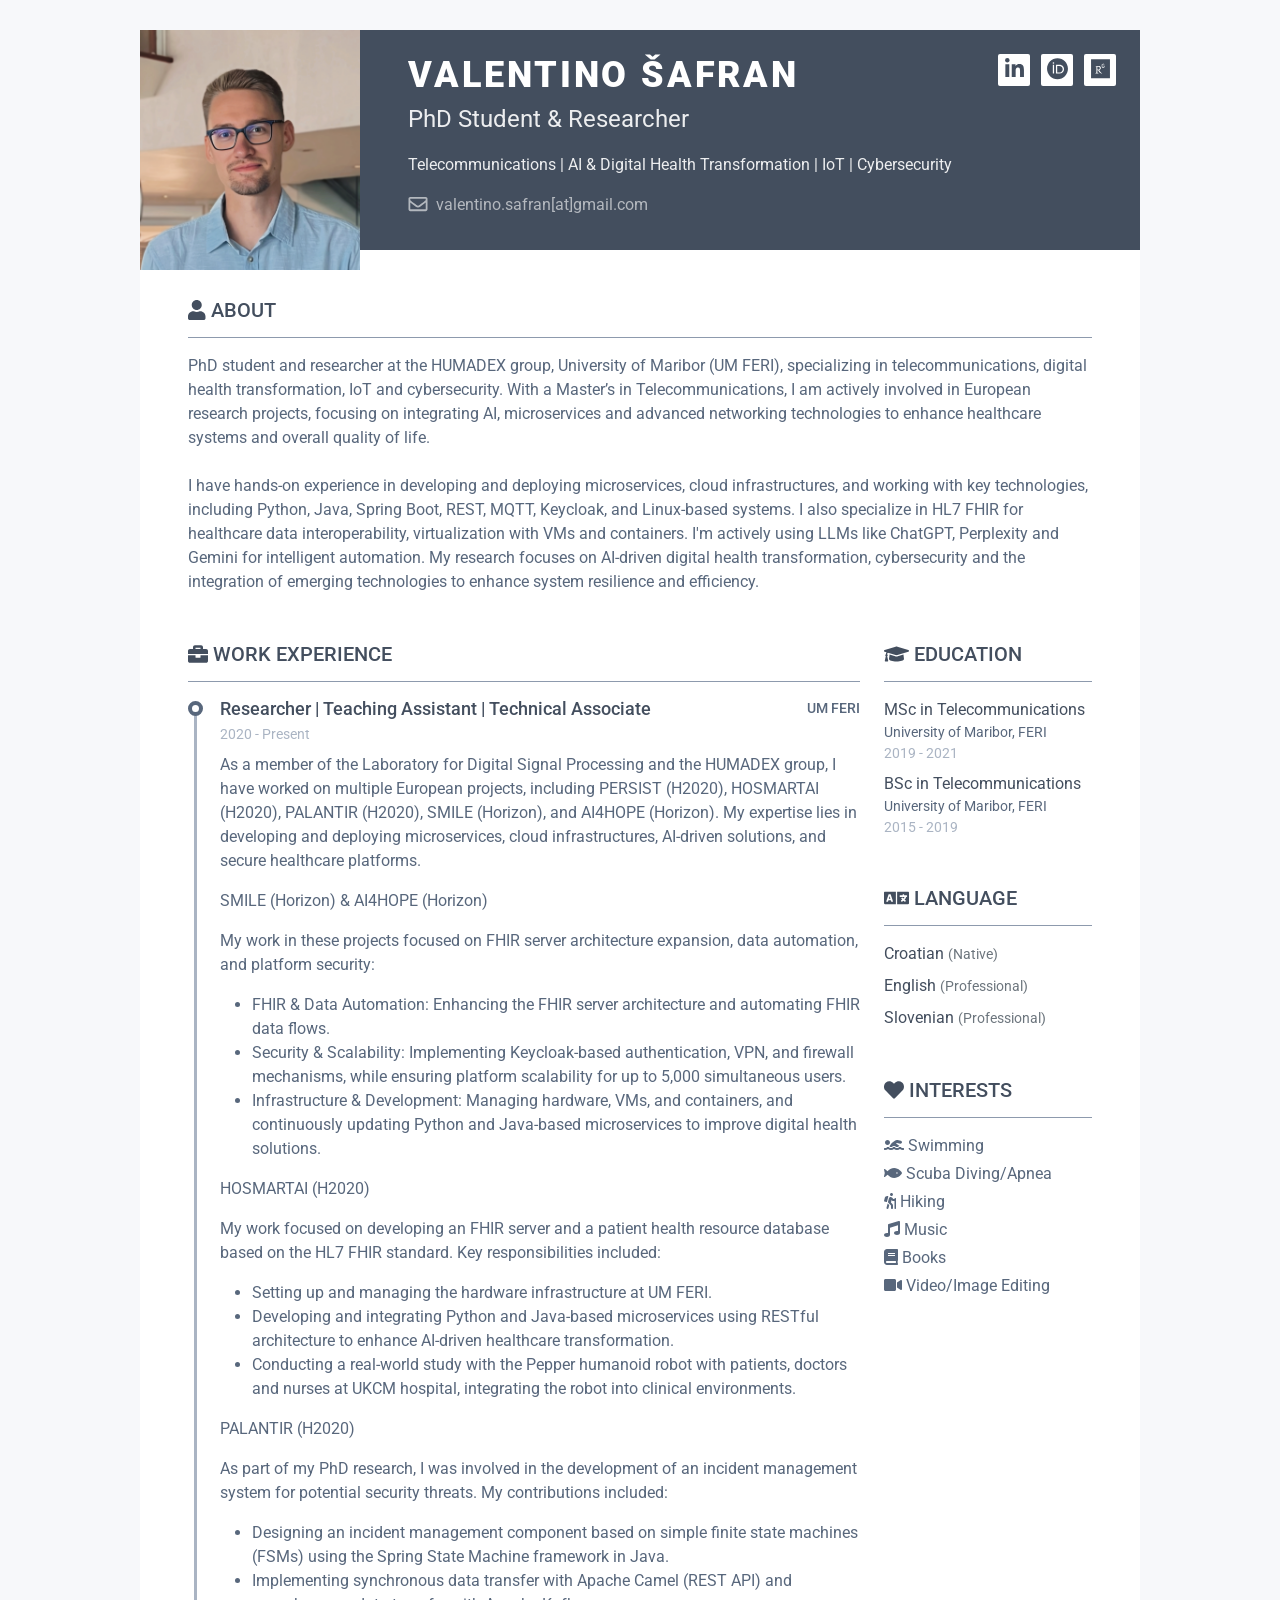
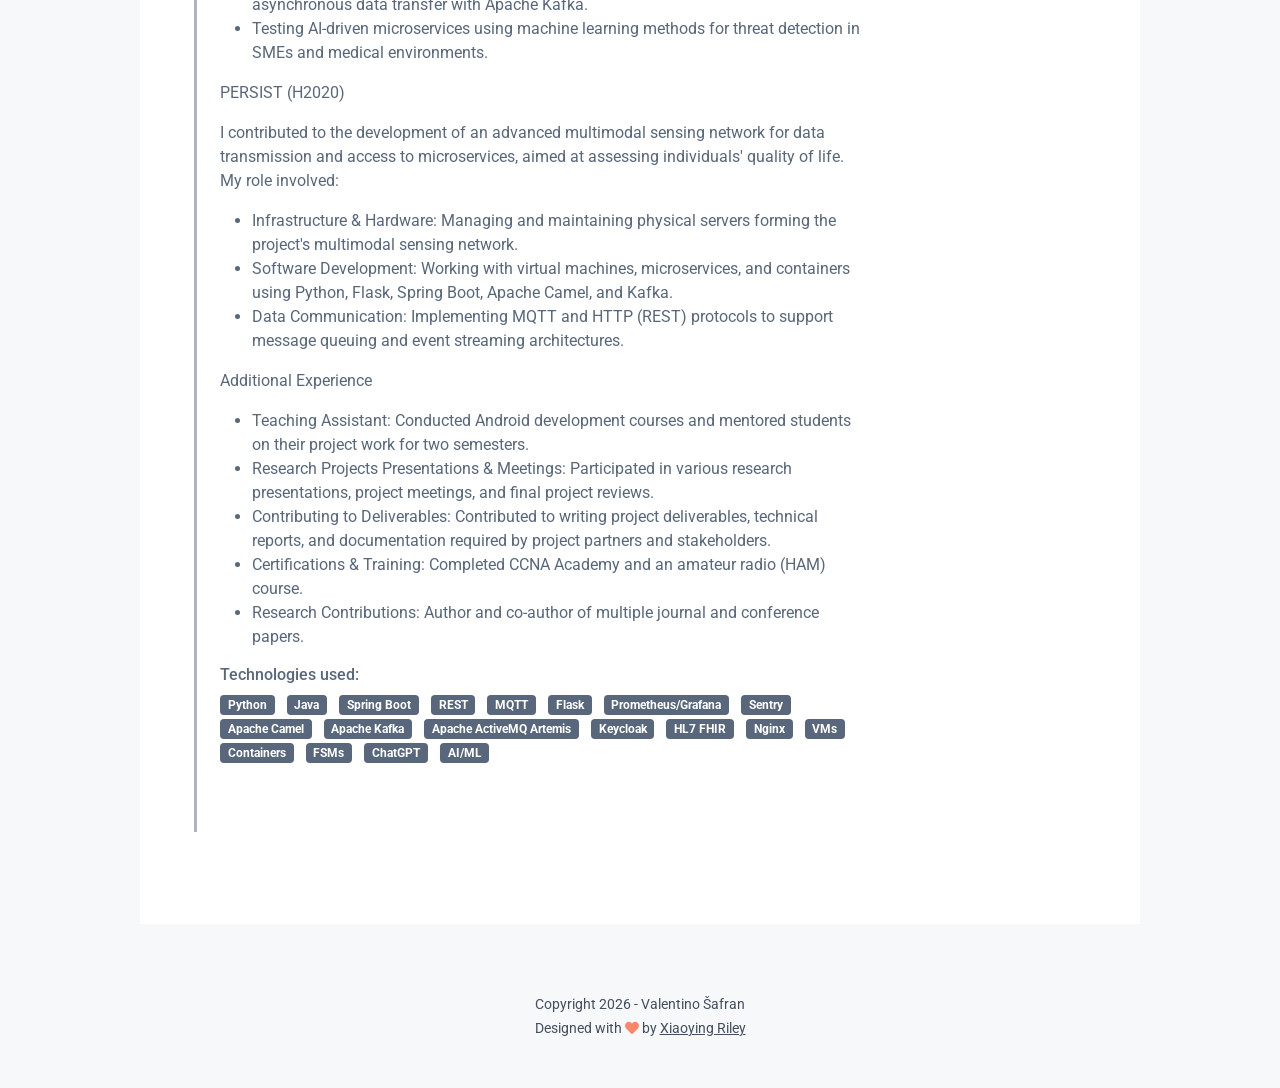
==== index.html @ 78ec5e50 "Update index.html" ====
<!DOCTYPE html>
<html lang="en"> 
<head>
    <title>Valentino Šafran - PhD Student & Researcher</title>
    
    <!-- Meta -->
    <meta charset="utf-8">
    <meta http-equiv="X-UA-Compatible" content="IE=edge">
    <meta name="viewport" content="width=device-width, initial-scale=1.0">
    <meta name="description" content="Resume">
    <meta name="author" content="Valentino Šafran, based on Xiaoying Riley Design">    
    <link rel="shortcut icon" href="favicon.ico"> 
    
    <!-- Google Font -->
    <link href="https://fonts.googleapis.com/css?family=Roboto:300,400,500,700,900&display=swap" rel="stylesheet">
    
    <!-- FontAwesome JS-->
	<script defer src="assets/fontawesome/js/all.min.js"></script>
       
    <!-- Theme CSS -->  
    <link id="theme-style" rel="stylesheet" href="assets/css/pillar-1.css">


</head> 

<body>	

    <article class="resume-wrapper text-center position-relative">
	    <div class="resume-wrapper-inner mx-auto text-start bg-white">
		    <header class="resume-header pt-4 pt-md-0">
			    <div class="row">
				    <div class="col-block col-md-auto resume-picture-holder text-center text-md-start">
				        <img class="picture" src="assets/images/profile_image_valentino.jpg" alt="Valentino" loading="lazy">
				    </div><!--//col-->
				    <div class="col">
					    <div class="row p-4 justify-content-center justify-content-md-between">
						    <div class="col-block col-md-auto resume-picture-holder text-center text-md-start">
							    <h1 class="name mt-0 mb-1 text-white text-uppercase">Valentino Šafran</h1>
							    <div class="title mb-3">PhD Student & Researcher</div>
								<ul class="list-unstyled">
								    <li class="mb-2">Telecommunications | AI & Digital Health Transformation | IoT | Cybersecurity</li>
							    </ul>
							    <ul class="list-unstyled">
								    <li class="mb-2">
        <a class="text-link" href="mailto:valentino.safran@gmail.com">
            <i class="far fa-envelope fa-fw me-2" data-fa-transform="grow-3"></i>valentino.safran[at]gmail.com
        </a>
    </li>

							    </ul>
						    </div><!--//primary-info-->
						    <div class="col-block col-md-auto resume-picture-holder text-center text-md-start">
							    <ul class="resume-social list-unstyled">
					                <li class="mb-3 list-inline-item"><a class="text-link" href="https://linkedin.com/in/valentino-safran" target="_blank"><span class="fa-container text-center"><i class="fab fa-linkedin-in fa-fw"></i></span></a></li>
					                <li class="mb-3 list-inline-item"><a class="text-link" href="https://cris.cobiss.net/ecris/si/en/researcher/51746" target="_blank"><span class="fa-container text-center"><i class="fab fa-orcid fa-fw"></i></span></a></li>
									<li class="mb-3 list-inline-item">
									  <a class="text-link" href="https://www.researchgate.net/profile/Valentino-Safran" target="_blank">
										<span class="fa-container text-center">
										  <i class="fab fa-researchgate fa-fw"></i>
										</span>
									  </a>
									</li>
							    </ul>
						    </div><!--//secondary-info-->
					    </div><!--//row-->
					    
				    </div><!--//col-->
			    </div><!--//row-->
		    </header>
		    <div class="resume-body p-5">
			    <section class="resume-section summary-section mb-5">
				    <h2 class="resume-section-title text-uppercase font-weight-bold pb-3 mb-3"><i class="fas fa-user"></i> About</h2>
				    <div class="resume-section-content">
					   <p class="mb-0">PhD student and researcher at the HUMADEX group, University of Maribor (UM FERI), specializing in telecommunications, digital health transformation, IoT and cybersecurity. With a Master’s in Telecommunications, I am actively involved in European research projects, focusing on integrating AI, microservices and advanced networking technologies to enhance healthcare systems and overall quality of life.
					   
					   <br><br>I have hands-on experience in developing and deploying microservices, cloud infrastructures, and working with key technologies, including Python, Java, Spring Boot, REST, MQTT, Keycloak, and Linux-based systems. I also specialize in HL7 FHIR for healthcare data interoperability, virtualization with VMs and containers. I'm actively using LLMs like ChatGPT, Perplexity and Gemini for intelligent automation. My research focuses on AI-driven digital health transformation, cybersecurity and the integration of emerging technologies to enhance system resilience and efficiency.</p>
				    </div>
			    </section><!--//summary-section-->
			    <div class="row">
				    <div class="col-lg-9">
					    <section class="resume-section experience-section mb-5">
						    <h2 class="resume-section-title text-uppercase font-weight-bold pb-3 mb-3"><i class="fas fa-briefcase"></i> Work Experience</h2>
						    <div class="resume-section-content">
							    <div class="resume-timeline position-relative">
								    <article class="resume-timeline-item position-relative pb-5">
									    
									    <div class="resume-timeline-item-header mb-2">
										    <div class="d-flex flex-column flex-md-row">
										        <h3 class="resume-position-title font-weight-bold mb-1">Researcher | Teaching Assistant | Technical Associate</h3>
										        <div class="resume-company-name ms-auto">UM FERI</div>
										    </div><!--//row-->
										    <div class="resume-position-time">2020 - Present</div>
									    </div><!--//resume-timeline-item-header-->
									    <div class="resume-timeline-item-desc">
										    <p>As a member of the Laboratory for Digital Signal Processing and the HUMADEX group, I have worked on multiple European projects, including 
    PERSIST (H2020), HOSMARTAI (H2020), PALANTIR (H2020), SMILE (Horizon), and AI4HOPE (Horizon). 
    My expertise lies in developing and deploying microservices, cloud infrastructures, AI-driven solutions, and secure healthcare platforms.
</p>

<p>SMILE (Horizon) & AI4HOPE (Horizon)</p>
<p>My work in these projects focused on FHIR server architecture expansion, data automation, and platform security:</p>
<ul>
    <li>FHIR & Data Automation: Enhancing the FHIR server architecture and automating FHIR data flows.</li>
    <li>Security & Scalability: Implementing Keycloak-based authentication, VPN, and firewall mechanisms, while ensuring platform scalability for up to 5,000 simultaneous users.</li>
    <li>Infrastructure & Development: Managing hardware, VMs, and containers, and continuously updating Python and Java-based microservices to improve digital health solutions.</li>
</ul>

<p>HOSMARTAI (H2020)</p>
<p>My work focused on developing an FHIR server and a patient health resource database based on the HL7 FHIR standard. Key responsibilities included:</p>
<ul>
    <li>Setting up and managing the hardware infrastructure at UM FERI.</li>
    <li>Developing and integrating Python and Java-based microservices using RESTful architecture to enhance AI-driven healthcare transformation.</li>
    <li>Conducting a real-world study with the Pepper humanoid robot with patients, doctors and nurses at UKCM hospital, integrating the robot into clinical environments.</li>
</ul>

<p>PALANTIR (H2020)</p>
<p>As part of my PhD research, I was involved in the development of an incident management system for potential security threats. My contributions included:</p>
<ul>
    <li>Designing an incident management component based on simple finite state machines (FSMs) using the Spring State Machine framework in Java.</li>
    <li>Implementing synchronous data transfer with Apache Camel (REST API) and asynchronous data transfer with Apache Kafka.</li>
    <li>Testing AI-driven microservices using machine learning methods for threat detection in SMEs and medical environments.</li>
</ul>

<p>PERSIST (H2020)</p>
<p>I contributed to the development of an advanced multimodal sensing network for data transmission and access to microservices, aimed at assessing individuals' quality of life. My role involved:</p>
<ul>
    <li>Infrastructure & Hardware: Managing and maintaining physical servers forming the project's multimodal sensing network.</li>
    <li>Software Development: Working with virtual machines, microservices, and containers using Python, Flask, Spring Boot, Apache Camel, and Kafka.</li>
    <li>Data Communication: Implementing MQTT and HTTP (REST) protocols to support message queuing and event streaming architectures.</li>
</ul>

<p>Additional Experience</p>
<ul>
    <li>Teaching Assistant: Conducted Android development courses and mentored students on their project work for two semesters.</li>
    <li>Research Projects Presentations & Meetings: Participated in various research presentations, project meetings, and final project reviews.</li>
    <li>Contributing to Deliverables: Contributed to writing project deliverables, technical reports, and documentation required by project partners and stakeholders.</li>
    <li>Certifications & Training: Completed CCNA Academy and an amateur radio (HAM) course.</li>
    <li>Research Contributions: Author and co-author of multiple journal and conference papers.</li>
</ul>

											<h4 class="resume-timeline-item-desc-heading font-weight-bold">Technologies used:</h4>
										    <ul class="list-inline">
												<li class="list-inline-item"><span class="badge bg-secondary badge-pill">Python</span></li>
												<li class="list-inline-item"><span class="badge bg-secondary badge-pill">Java</span></li>
											    <li class="list-inline-item"><span class="badge bg-secondary badge-pill">Spring Boot</span></li>
											    <li class="list-inline-item"><span class="badge bg-secondary badge-pill">REST</span></li>
												<li class="list-inline-item"><span class="badge bg-secondary badge-pill">MQTT</span></li>
												<li class="list-inline-item"><span class="badge bg-secondary badge-pill">Flask</span></li>
												<li class="list-inline-item"><span class="badge bg-secondary badge-pill">Prometheus/Grafana</span></li>
												<li class="list-inline-item"><span class="badge bg-secondary badge-pill">Sentry</span></li>
											    <li class="list-inline-item"><span class="badge bg-secondary badge-pill">Apache Camel</span></li>
											    <li class="list-inline-item"><span class="badge bg-secondary badge-pill">Apache Kafka</span></li>
											    <li class="list-inline-item"><span class="badge bg-secondary badge-pill">Apache ActiveMQ Artemis</span></li>
												<li class="list-inline-item"><span class="badge bg-secondary badge-pill">Keycloak</span></li>
												<li class="list-inline-item"><span class="badge bg-secondary badge-pill">HL7 FHIR</span></li>
												<li class="list-inline-item"><span class="badge bg-secondary badge-pill">Nginx</span></li>
												<li class="list-inline-item"><span class="badge bg-secondary badge-pill">VMs</span></li>
												<li class="list-inline-item"><span class="badge bg-secondary badge-pill">Containers</span></li>
												<li class="list-inline-item"><span class="badge bg-secondary badge-pill">FSMs</span></li>
												<li class="list-inline-item"><span class="badge bg-secondary badge-pill">ChatGPT</span></li>
												<li class="list-inline-item"><span class="badge bg-secondary badge-pill">AI/ML</span></li>
										    </ul>
									    </div><!--//resume-timeline-item-desc-->

								    </article><!--//resume-timeline-item-->
								    
								    
								    
								    
								    
							    </div><!--//resume-timeline-->
							    
							    
							    
							    
							    
							    
						    </div>
					    </section><!--//experience-section-->
				    </div>
				    <div class="col-lg-3">
    <!-- Education Section -->
    <section class="resume-section education-section mb-5">
        <h2 class="resume-section-title text-uppercase font-weight-bold pb-3 mb-3">
            <i class="fas fa-graduation-cap"></i> Education
        </h2>
        <div class="resume-section-content">
            <ul class="list-unstyled">
                <li class="mb-2">
                    <div class="resume-degree font-weight-bold">MSc in Telecommunications</div>
                    <div class="resume-degree-org">University of Maribor, FERI</div>
                    <div class="resume-degree-time">2019 - 2021</div>
                </li>
                <li>
                    <div class="resume-degree font-weight-bold">BSc in Telecommunications</div>
                    <div class="resume-degree-org">University of Maribor, FERI</div>
                    <div class="resume-degree-time">2015 - 2019</div>
                </li>
            </ul>
        </div>
    </section><!--//education-section-->

    <!-- Language Section -->
    <section class="resume-section language-section mb-5">
        <h2 class="resume-section-title text-uppercase font-weight-bold pb-3 mb-3">
            <i class="fas fa-language"></i> Language
        </h2>
        <div class="resume-section-content">
            <ul class="list-unstyled resume-lang-list">
                <li class="mb-2"><span class="resume-lang-name font-weight-bold">Croatian</span> <small class="text-muted font-weight-normal">(Native)</small></li>
                <li class="mb-2 align-middle"><span class="resume-lang-name font-weight-bold">English</span> <small class="text-muted font-weight-normal">(Professional)</small></li>
                <li><span class="resume-lang-name font-weight-bold">Slovenian</span> <small class="text-muted font-weight-normal">(Professional)</small></li>
            </ul>
        </div>
    </section><!--//language-section-->

    <!-- Interests Section -->
    <section class="resume-section interests-section mb-5">
        <h2 class="resume-section-title text-uppercase font-weight-bold pb-3 mb-3">
            <i class="fas fa-heart"></i> Interests
        </h2>
        <div class="resume-section-content">
            <ul class="list-unstyled">
                <li class="mb-1"><i class="fas fa-swimmer"></i> Swimming</li>
				<li class="mb-1"><i class="fas fa-fish"></i> Scuba Diving/Apnea</li>
                <li class="mb-1"><i class="fas fa-hiking"></i> Hiking</li>
                <li class="mb-1"><i class="fas fa-music"></i> Music</li>
                <li class="mb-1"><i class="fas fa-book"></i> Books</li>
                <li class="mb-1"><i class="fas fa-video"></i> Video/Image Editing</li>
            </ul>
        </div>
    </section><!--//interests-section-->
</div>

			    </div><!--//row-->
		    </div><!--//resume-body-->
		    
		    
	    </div>
    </article> 

    
    <footer class="footer text-center pt-2 pb-5">
        <small class="copyright">Copyright <script>document.write(new Date().getFullYear())</script> - Valentino Šafran <br>Designed with <i class="fas fa-heart"></i> by <a href="https://xiaoyingriley.com/" target="_blank">Xiaoying Riley</a></small>
    </footer>

    

</body>
</html>
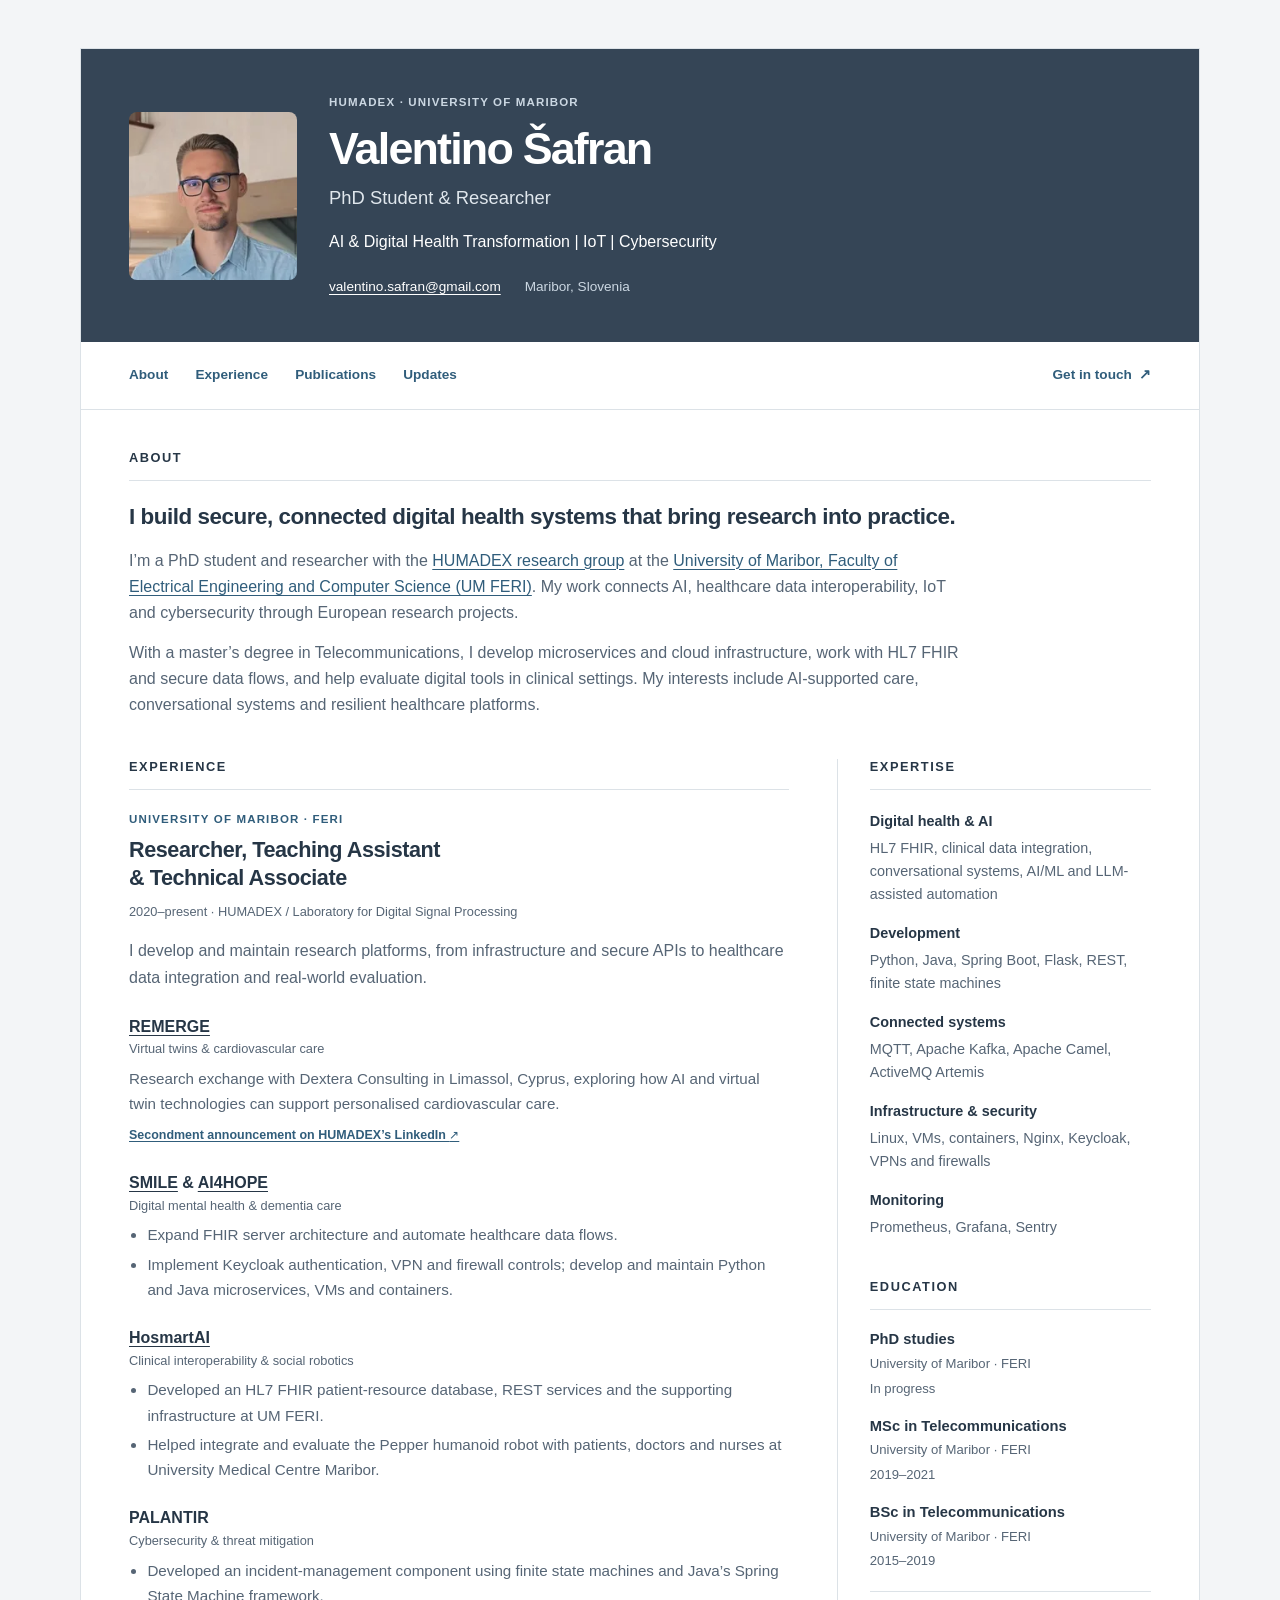
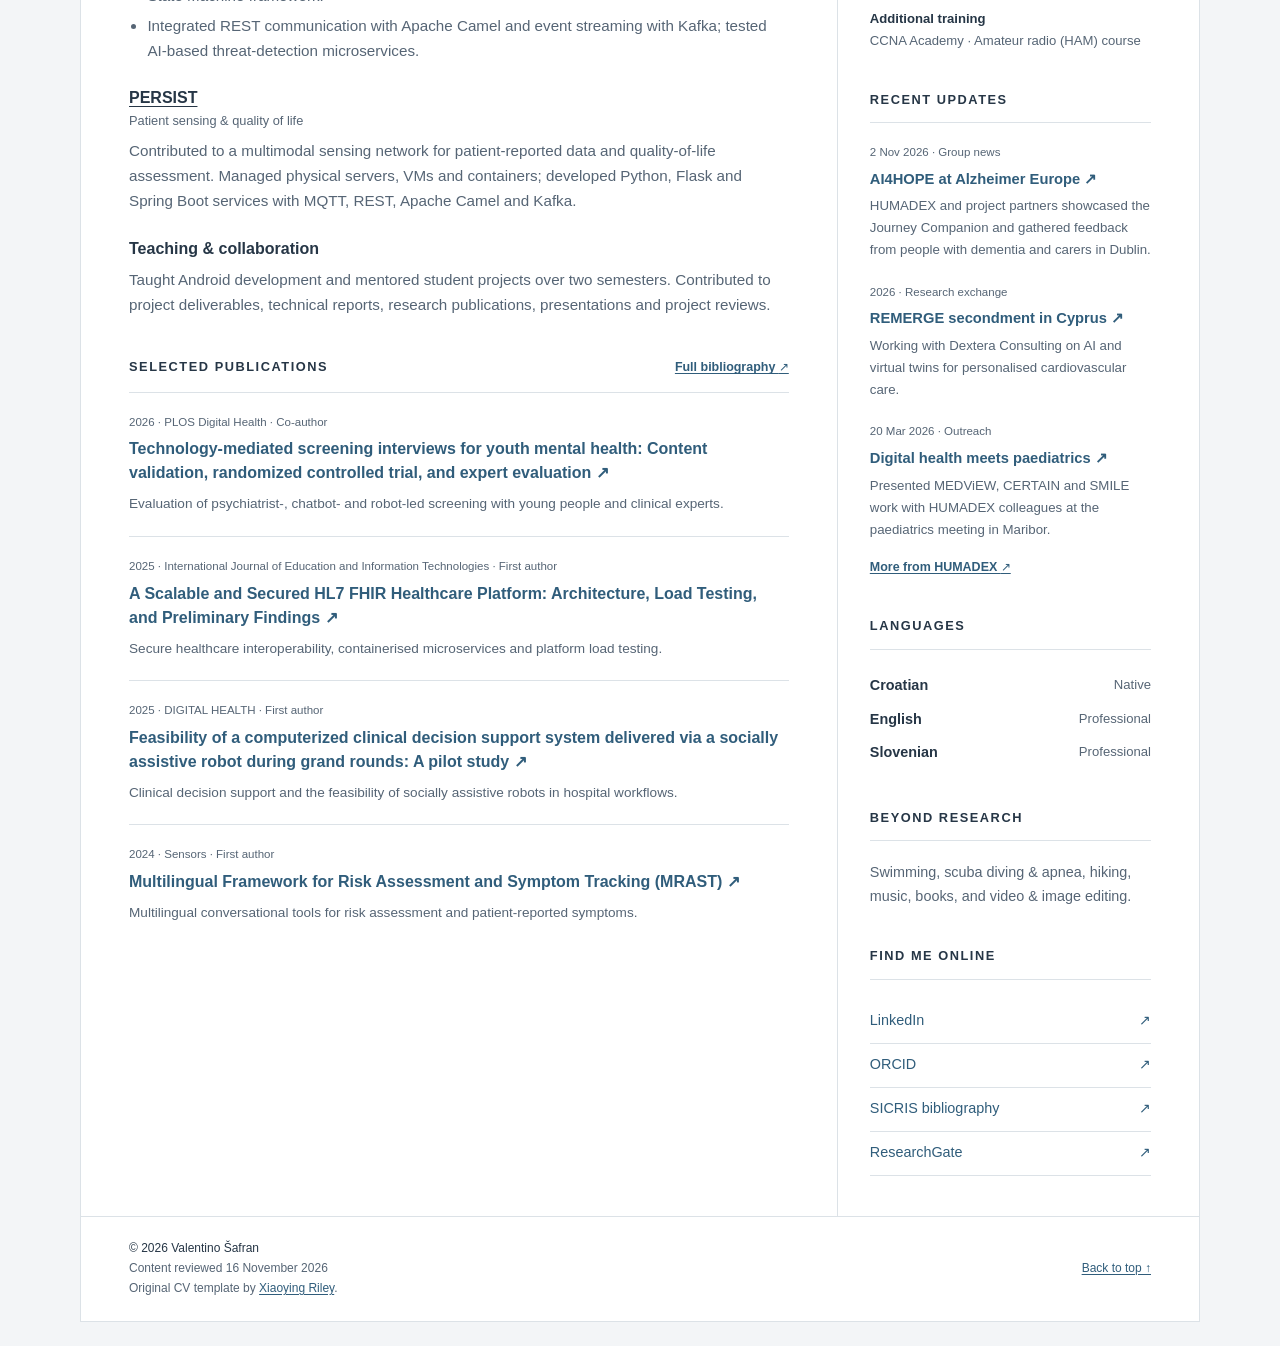
==== commit d8af00ee: "Refresh personal CV design, performance, and verified research updates" ====
--- a/index.html
+++ b/index.html
@@ -1,251 +1,225 @@
-<!DOCTYPE html>
-<html lang="en"> 
+<!doctype html>
+<html lang="en">
 <head>
-    <title>Valentino Šafran - PhD Student & Researcher</title>
-    
-    <!-- Meta -->
-    <meta charset="utf-8">
-    <meta http-equiv="X-UA-Compatible" content="IE=edge">
-    <meta name="viewport" content="width=device-width, initial-scale=1.0">
-    <meta name="description" content="Resume">
-    <meta name="author" content="Valentino Šafran, based on Xiaoying Riley Design">    
-    <link rel="shortcut icon" href="favicon.ico"> 
-    
-    <!-- Google Font -->
-    <link href="https://fonts.googleapis.com/css?family=Roboto:300,400,500,700,900&display=swap" rel="stylesheet">
-    
-    <!-- FontAwesome JS-->
-	<script defer src="assets/fontawesome/js/all.min.js"></script>
-       
-    <!-- Theme CSS -->  
-    <link id="theme-style" rel="stylesheet" href="assets/css/pillar-1.css">
-
-
-</head> 
-
-<body>	
-
-    <article class="resume-wrapper text-center position-relative">
-	    <div class="resume-wrapper-inner mx-auto text-start bg-white">
-		    <header class="resume-header pt-4 pt-md-0">
-			    <div class="row">
-				    <div class="col-block col-md-auto resume-picture-holder text-center text-md-start">
-				        <img class="picture" src="assets/images/profile_image_valentino.jpg" alt="Valentino" loading="lazy">
-				    </div><!--//col-->
-				    <div class="col">
-					    <div class="row p-4 justify-content-center justify-content-md-between">
-						    <div class="col-block col-md-auto resume-picture-holder text-center text-md-start">
-							    <h1 class="name mt-0 mb-1 text-white text-uppercase">Valentino Šafran</h1>
-							    <div class="title mb-3">PhD Student & Researcher</div>
-								<ul class="list-unstyled">
-								    <li class="mb-2">Telecommunications | AI & Digital Health Transformation | IoT | Cybersecurity</li>
-							    </ul>
-							    <ul class="list-unstyled">
-								    <li class="mb-2">
-        <a class="text-link" href="mailto:valentino.safran@gmail.com">
-            <i class="far fa-envelope fa-fw me-2" data-fa-transform="grow-3"></i>valentino.safran[at]gmail.com
-        </a>
-    </li>
-
-							    </ul>
-						    </div><!--//primary-info-->
-						    <div class="col-block col-md-auto resume-picture-holder text-center text-md-start">
-							    <ul class="resume-social list-unstyled">
-					                <li class="mb-3 list-inline-item"><a class="text-link" href="https://linkedin.com/in/valentino-safran" target="_blank"><span class="fa-container text-center"><i class="fab fa-linkedin-in fa-fw"></i></span></a></li>
-					                <li class="mb-3 list-inline-item"><a class="text-link" href="https://cris.cobiss.net/ecris/si/en/researcher/51746" target="_blank"><span class="fa-container text-center"><i class="fab fa-orcid fa-fw"></i></span></a></li>
-									<li class="mb-3 list-inline-item">
-									  <a class="text-link" href="https://www.researchgate.net/profile/Valentino-Safran" target="_blank">
-										<span class="fa-container text-center">
-										  <i class="fab fa-researchgate fa-fw"></i>
-										</span>
-									  </a>
-									</li>
-							    </ul>
-						    </div><!--//secondary-info-->
-					    </div><!--//row-->
-					    
-				    </div><!--//col-->
-			    </div><!--//row-->
-		    </header>
-		    <div class="resume-body p-5">
-			    <section class="resume-section summary-section mb-5">
-				    <h2 class="resume-section-title text-uppercase font-weight-bold pb-3 mb-3"><i class="fas fa-user"></i> About</h2>
-				    <div class="resume-section-content">
-					   <p class="mb-0">PhD student and researcher at the HUMADEX group, University of Maribor (UM FERI), specializing in telecommunications, digital health transformation, IoT and cybersecurity. With a Master’s in Telecommunications, I am actively involved in European research projects, focusing on integrating AI, microservices and advanced networking technologies to enhance healthcare systems and overall quality of life.
-					   
-					   <br><br>I have hands-on experience in developing and deploying microservices, cloud infrastructures, and working with key technologies, including Python, Java, Spring Boot, REST, MQTT, Keycloak, and Linux-based systems. I also specialize in HL7 FHIR for healthcare data interoperability, virtualization with VMs and containers. I'm actively using LLMs like ChatGPT, Perplexity and Gemini for intelligent automation. My research focuses on AI-driven digital health transformation, cybersecurity and the integration of emerging technologies to enhance system resilience and efficiency.</p>
-				    </div>
-			    </section><!--//summary-section-->
-			    <div class="row">
-				    <div class="col-lg-9">
-					    <section class="resume-section experience-section mb-5">
-						    <h2 class="resume-section-title text-uppercase font-weight-bold pb-3 mb-3"><i class="fas fa-briefcase"></i> Work Experience</h2>
-						    <div class="resume-section-content">
-							    <div class="resume-timeline position-relative">
-								    <article class="resume-timeline-item position-relative pb-5">
-									    
-									    <div class="resume-timeline-item-header mb-2">
-										    <div class="d-flex flex-column flex-md-row">
-										        <h3 class="resume-position-title font-weight-bold mb-1">Researcher | Teaching Assistant | Technical Associate</h3>
-										        <div class="resume-company-name ms-auto">UM FERI</div>
-										    </div><!--//row-->
-										    <div class="resume-position-time">2020 - Present</div>
-									    </div><!--//resume-timeline-item-header-->
-									    <div class="resume-timeline-item-desc">
-										    <p>As a member of the Laboratory for Digital Signal Processing and the HUMADEX group, I have worked on multiple European projects, including 
-    PERSIST (H2020), HOSMARTAI (H2020), PALANTIR (H2020), SMILE (Horizon), and AI4HOPE (Horizon). 
-    My expertise lies in developing and deploying microservices, cloud infrastructures, AI-driven solutions, and secure healthcare platforms.
-</p>
-
-<p>SMILE (Horizon) & AI4HOPE (Horizon)</p>
-<p>My work in these projects focused on FHIR server architecture expansion, data automation, and platform security:</p>
-<ul>
-    <li>FHIR & Data Automation: Enhancing the FHIR server architecture and automating FHIR data flows.</li>
-    <li>Security & Scalability: Implementing Keycloak-based authentication, VPN, and firewall mechanisms, while ensuring platform scalability for up to 5,000 simultaneous users.</li>
-    <li>Infrastructure & Development: Managing hardware, VMs, and containers, and continuously updating Python and Java-based microservices to improve digital health solutions.</li>
-</ul>
-
-<p>HOSMARTAI (H2020)</p>
-<p>My work focused on developing an FHIR server and a patient health resource database based on the HL7 FHIR standard. Key responsibilities included:</p>
-<ul>
-    <li>Setting up and managing the hardware infrastructure at UM FERI.</li>
-    <li>Developing and integrating Python and Java-based microservices using RESTful architecture to enhance AI-driven healthcare transformation.</li>
-    <li>Conducting a real-world study with the Pepper humanoid robot with patients, doctors and nurses at UKCM hospital, integrating the robot into clinical environments.</li>
-</ul>
-
-<p>PALANTIR (H2020)</p>
-<p>As part of my PhD research, I was involved in the development of an incident management system for potential security threats. My contributions included:</p>
-<ul>
-    <li>Designing an incident management component based on simple finite state machines (FSMs) using the Spring State Machine framework in Java.</li>
-    <li>Implementing synchronous data transfer with Apache Camel (REST API) and asynchronous data transfer with Apache Kafka.</li>
-    <li>Testing AI-driven microservices using machine learning methods for threat detection in SMEs and medical environments.</li>
-</ul>
-
-<p>PERSIST (H2020)</p>
-<p>I contributed to the development of an advanced multimodal sensing network for data transmission and access to microservices, aimed at assessing individuals' quality of life. My role involved:</p>
-<ul>
-    <li>Infrastructure & Hardware: Managing and maintaining physical servers forming the project's multimodal sensing network.</li>
-    <li>Software Development: Working with virtual machines, microservices, and containers using Python, Flask, Spring Boot, Apache Camel, and Kafka.</li>
-    <li>Data Communication: Implementing MQTT and HTTP (REST) protocols to support message queuing and event streaming architectures.</li>
-</ul>
-
-<p>Additional Experience</p>
-<ul>
-    <li>Teaching Assistant: Conducted Android development courses and mentored students on their project work for two semesters.</li>
-    <li>Research Projects Presentations & Meetings: Participated in various research presentations, project meetings, and final project reviews.</li>
-    <li>Contributing to Deliverables: Contributed to writing project deliverables, technical reports, and documentation required by project partners and stakeholders.</li>
-    <li>Certifications & Training: Completed CCNA Academy and an amateur radio (HAM) course.</li>
-    <li>Research Contributions: Author and co-author of multiple journal and conference papers.</li>
-</ul>
-
-											<h4 class="resume-timeline-item-desc-heading font-weight-bold">Technologies used:</h4>
-										    <ul class="list-inline">
-												<li class="list-inline-item"><span class="badge bg-secondary badge-pill">Python</span></li>
-												<li class="list-inline-item"><span class="badge bg-secondary badge-pill">Java</span></li>
-											    <li class="list-inline-item"><span class="badge bg-secondary badge-pill">Spring Boot</span></li>
-											    <li class="list-inline-item"><span class="badge bg-secondary badge-pill">REST</span></li>
-												<li class="list-inline-item"><span class="badge bg-secondary badge-pill">MQTT</span></li>
-												<li class="list-inline-item"><span class="badge bg-secondary badge-pill">Flask</span></li>
-												<li class="list-inline-item"><span class="badge bg-secondary badge-pill">Prometheus/Grafana</span></li>
-												<li class="list-inline-item"><span class="badge bg-secondary badge-pill">Sentry</span></li>
-											    <li class="list-inline-item"><span class="badge bg-secondary badge-pill">Apache Camel</span></li>
-											    <li class="list-inline-item"><span class="badge bg-secondary badge-pill">Apache Kafka</span></li>
-											    <li class="list-inline-item"><span class="badge bg-secondary badge-pill">Apache ActiveMQ Artemis</span></li>
-												<li class="list-inline-item"><span class="badge bg-secondary badge-pill">Keycloak</span></li>
-												<li class="list-inline-item"><span class="badge bg-secondary badge-pill">HL7 FHIR</span></li>
-												<li class="list-inline-item"><span class="badge bg-secondary badge-pill">Nginx</span></li>
-												<li class="list-inline-item"><span class="badge bg-secondary badge-pill">VMs</span></li>
-												<li class="list-inline-item"><span class="badge bg-secondary badge-pill">Containers</span></li>
-												<li class="list-inline-item"><span class="badge bg-secondary badge-pill">FSMs</span></li>
-												<li class="list-inline-item"><span class="badge bg-secondary badge-pill">ChatGPT</span></li>
-												<li class="list-inline-item"><span class="badge bg-secondary badge-pill">AI/ML</span></li>
-										    </ul>
-									    </div><!--//resume-timeline-item-desc-->
-
-								    </article><!--//resume-timeline-item-->
-								    
-								    
-								    
-								    
-								    
-							    </div><!--//resume-timeline-->
-							    
-							    
-							    
-							    
-							    
-							    
-						    </div>
-					    </section><!--//experience-section-->
-				    </div>
-				    <div class="col-lg-3">
-    <!-- Education Section -->
-    <section class="resume-section education-section mb-5">
-        <h2 class="resume-section-title text-uppercase font-weight-bold pb-3 mb-3">
-            <i class="fas fa-graduation-cap"></i> Education
-        </h2>
-        <div class="resume-section-content">
-            <ul class="list-unstyled">
-                <li class="mb-2">
-                    <div class="resume-degree font-weight-bold">MSc in Telecommunications</div>
-                    <div class="resume-degree-org">University of Maribor, FERI</div>
-                    <div class="resume-degree-time">2019 - 2021</div>
-                </li>
-                <li>
-                    <div class="resume-degree font-weight-bold">BSc in Telecommunications</div>
-                    <div class="resume-degree-org">University of Maribor, FERI</div>
-                    <div class="resume-degree-time">2015 - 2019</div>
-                </li>
+  <meta charset="utf-8">
+  <meta name="viewport" content="width=device-width, initial-scale=1">
+  <title>Valentino Šafran | AI &amp; Digital Health Researcher</title>
+  <meta name="description" content="Valentino Šafran — PhD student and researcher at HUMADEX, University of Maribor (UM FERI). AI, digital health transformation, IoT and cybersecurity.">
+  <meta name="author" content="Valentino Šafran">
+  <meta name="theme-color" content="#354556">
+  <link rel="canonical" href="https://valentino-web.netlify.app/">
+  <meta property="og:type" content="profile">
+  <meta property="og:title" content="Valentino Šafran | AI &amp; Digital Health Researcher">
+  <meta property="og:description" content="AI &amp; Digital Health Transformation | IoT | Cybersecurity. Research, experience and publications at HUMADEX, UM FERI.">
+  <meta property="og:url" content="https://valentino-web.netlify.app/">
+  <meta property="og:image" content="https://valentino-web.netlify.app/assets/images/valentino-safran-400.webp">
+  <meta property="og:image:width" content="400">
+  <meta property="og:image:height" content="400">
+  <meta property="og:image:alt" content="Portrait of Valentino Šafran">
+  <meta property="og:locale" content="en_GB">
+  <meta name="twitter:card" content="summary">
+  <meta name="twitter:title" content="Valentino Šafran | AI &amp; Digital Health Researcher">
+  <meta name="twitter:description" content="AI &amp; Digital Health Transformation | IoT | Cybersecurity.">
+  <meta name="twitter:image" content="https://valentino-web.netlify.app/assets/images/valentino-safran-400.webp">
+  <link rel="icon" href="favicon.ico" sizes="any">
+  <link rel="stylesheet" href="assets/css/cv.css">
+</head>
+<body>
+  <a class="skip-link" href="#main">Skip to content</a>
+  <div class="resume" itemscope itemtype="https://schema.org/Person">
+    <header class="profile" id="top">
+      <img class="portrait" src="assets/images/valentino-safran-200.webp"
+        srcset="assets/images/valentino-safran-200.webp 200w, assets/images/valentino-safran-400.webp 400w"
+        sizes="(max-width: 600px) 104px, 168px" width="200" height="200"
+        alt="Valentino Šafran" itemprop="image" fetchpriority="high" decoding="async">
+      <div class="profile-copy">
+        <p class="eyebrow">HUMADEX · University of Maribor</p>
+        <h1 itemprop="name">Valentino Šafran</h1>
+        <p class="role" itemprop="jobTitle">PhD Student &amp; Researcher</p>
+        <p class="subtitle">AI &amp; Digital Health Transformation | IoT | Cybersecurity</p>
+        <div class="profile-links">
+          <a href="mailto:valentino.safran@gmail.com" itemprop="email">valentino.safran@gmail.com</a>
+          <span class="location" itemprop="workLocation">Maribor, Slovenia</span>
+        </div>
+      </div>
+    </header>
+
+    <nav class="navigation" aria-label="Page sections">
+      <ul>
+        <li><a href="#about">About</a></li>
+        <li><a href="#experience">Experience</a></li>
+        <li><a href="#publications">Publications</a></li>
+        <li><a href="#updates">Updates</a></li>
+      </ul>
+      <a class="contact-link" href="mailto:valentino.safran@gmail.com">Get in touch <span aria-hidden="true">↗</span></a>
+    </nav>
+
+    <main id="main" tabindex="-1">
+      <section class="about section" id="about" aria-labelledby="about-title">
+        <h2 id="about-title">About</h2>
+        <p class="intro">I build secure, connected digital health systems that bring research into practice.</p>
+        <p>I’m a PhD student and researcher with the <a href="https://humadex.feri.um.si/" itemprop="affiliation">HUMADEX research group</a> at the <a href="https://feri.um.si/en/">University of Maribor, Faculty of Electrical Engineering and Computer Science (UM FERI)</a>. My work connects AI, healthcare data interoperability, IoT and cybersecurity through European research projects.</p>
+        <p>With a master’s degree in Telecommunications, I develop microservices and cloud infrastructure, work with HL7 FHIR and secure data flows, and help evaluate digital tools in clinical settings. My interests include AI-supported care, conversational systems and resilient healthcare platforms.</p>
+      </section>
+
+      <div class="cv-grid">
+        <div class="primary-column">
+          <section class="section" id="experience" aria-labelledby="experience-title">
+            <h2 id="experience-title">Experience</h2>
+            <div class="experience-heading">
+              <p class="eyebrow">University of Maribor · FERI</p>
+              <h3>Researcher, Teaching Assistant<br class="desktop-break"> &amp; Technical Associate</h3>
+              <p class="meta"><time datetime="2020">2020</time>–present · HUMADEX / Laboratory for Digital Signal Processing</p>
+            </div>
+            <p>I develop and maintain research platforms, from infrastructure and secure APIs to healthcare data integration and real-world evaluation.</p>
+
+            <div class="project">
+              <h4><a href="https://humadex.feri.um.si/project/remerge/">REMERGE</a> <span class="project-label">Virtual twins &amp; cardiovascular care</span></h4>
+              <p>Research exchange with Dextera Consulting in Limassol, Cyprus, exploring how AI and virtual twin technologies can support personalised cardiovascular care.</p>
+              <a class="source-link" href="https://www.linkedin.com/company/humadex/">Secondment announcement on HUMADEX’s LinkedIn <span aria-hidden="true">↗</span></a>
+            </div>
+
+            <div class="project">
+              <h4><a href="https://humadex.feri.um.si/project/smile-project/">SMILE</a> &amp; <a href="https://humadex.feri.um.si/project/ai4hope-project/">AI4HOPE</a> <span class="project-label">Digital mental health &amp; dementia care</span></h4>
+              <ul class="contributions">
+                <li>Expand FHIR server architecture and automate healthcare data flows.</li>
+                <li>Implement Keycloak authentication, VPN and firewall controls; develop and maintain Python and Java microservices, VMs and containers.</li>
+              </ul>
+            </div>
+
+            <div class="project">
+              <h4><a href="https://humadex.feri.um.si/project/hosmart-ai/">HosmartAI</a> <span class="project-label">Clinical interoperability &amp; social robotics</span></h4>
+              <ul class="contributions">
+                <li>Developed an HL7 FHIR patient-resource database, REST services and the supporting infrastructure at UM FERI.</li>
+                <li>Helped integrate and evaluate the Pepper humanoid robot with patients, doctors and nurses at University Medical Centre Maribor.</li>
+              </ul>
+            </div>
+
+            <div class="project">
+              <h4>PALANTIR <span class="project-label">Cybersecurity &amp; threat mitigation</span></h4>
+              <ul class="contributions">
+                <li>Developed an incident-management component using finite state machines and Java’s Spring State Machine framework.</li>
+                <li>Integrated REST communication with Apache Camel and event streaming with Kafka; tested AI-based threat-detection microservices.</li>
+              </ul>
+            </div>
+
+            <div class="project">
+              <h4><a href="https://humadex.feri.um.si/project/persist-project/">PERSIST</a> <span class="project-label">Patient sensing &amp; quality of life</span></h4>
+              <p>Contributed to a multimodal sensing network for patient-reported data and quality-of-life assessment. Managed physical servers, VMs and containers; developed Python, Flask and Spring Boot services with MQTT, REST, Apache Camel and Kafka.</p>
+            </div>
+
+            <div class="project">
+              <h4>Teaching &amp; collaboration</h4>
+              <p>Taught Android development and mentored student projects over two semesters. Contributed to project deliverables, technical reports, research publications, presentations and project reviews.</p>
+            </div>
+          </section>
+
+          <section class="section" id="publications" aria-labelledby="publications-title">
+            <div class="section-heading">
+              <h2 id="publications-title">Selected publications</h2>
+              <a class="source-link" href="https://cris.cobiss.net/ecris/si/en/researcher/51746" itemprop="sameAs">Full bibliography <span aria-hidden="true">↗</span></a>
+            </div>
+            <ol class="publications">
+              <li>
+                <p class="publication-meta"><time datetime="2026-04-03">2026</time> · PLOS Digital Health · Co-author</p>
+                <h3><a href="https://doi.org/10.1371/journal.pdig.0001069">Technology-mediated screening interviews for youth mental health: Content validation, randomized controlled trial, and expert evaluation <span aria-hidden="true">↗</span></a></h3>
+                <p>Evaluation of psychiatrist-, chatbot- and robot-led screening with young people and clinical experts.</p>
+              </li>
+              <li>
+                <p class="publication-meta"><time datetime="2025-08-07">2025</time> · International Journal of Education and Information Technologies · First author</p>
+                <h3><a href="https://doi.org/10.46300/9109.2025.19.13">A Scalable and Secured HL7 FHIR Healthcare Platform: Architecture, Load Testing, and Preliminary Findings <span aria-hidden="true">↗</span></a></h3>
+                <p>Secure healthcare interoperability, containerised microservices and platform load testing.</p>
+              </li>
+              <li>
+                <p class="publication-meta"><time datetime="2025">2025</time> · DIGITAL HEALTH · First author</p>
+                <h3><a href="https://doi.org/10.1177/20552076251339012">Feasibility of a computerized clinical decision support system delivered via a socially assistive robot during grand rounds: A pilot study <span aria-hidden="true">↗</span></a></h3>
+                <p>Clinical decision support and the feasibility of socially assistive robots in hospital workflows.</p>
+              </li>
+              <li>
+                <p class="publication-meta"><time datetime="2024">2024</time> · Sensors · First author</p>
+                <h3><a href="https://doi.org/10.3390/s24041101">Multilingual Framework for Risk Assessment and Symptom Tracking (MRAST) <span aria-hidden="true">↗</span></a></h3>
+                <p>Multilingual conversational tools for risk assessment and patient-reported symptoms.</p>
+              </li>
+            </ol>
+          </section>
+        </div>
+
+        <aside class="secondary-column" aria-label="Skills, education and updates">
+          <section class="section" aria-labelledby="expertise-title">
+            <h2 id="expertise-title">Expertise</h2>
+            <dl class="expertise">
+              <div><dt>Digital health &amp; AI</dt><dd>HL7 FHIR, clinical data integration, conversational systems, AI/ML and LLM-assisted automation</dd></div>
+              <div><dt>Development</dt><dd>Python, Java, Spring Boot, Flask, REST, finite state machines</dd></div>
+              <div><dt>Connected systems</dt><dd>MQTT, Apache Kafka, Apache Camel, ActiveMQ Artemis</dd></div>
+              <div><dt>Infrastructure &amp; security</dt><dd>Linux, VMs, containers, Nginx, Keycloak, VPNs and firewalls</dd></div>
+              <div><dt>Monitoring</dt><dd>Prometheus, Grafana, Sentry</dd></div>
+            </dl>
+          </section>
+
+          <section class="section" aria-labelledby="education-title">
+            <h2 id="education-title">Education</h2>
+            <ul class="plain-list education">
+              <li><h3>PhD studies</h3><p>University of Maribor · FERI</p><p class="meta">In progress</p></li>
+              <li><h3>MSc in Telecommunications</h3><p>University of Maribor · FERI</p><p class="meta">2019–2021</p></li>
+              <li><h3>BSc in Telecommunications</h3><p>University of Maribor · FERI</p><p class="meta">2015–2019</p></li>
             </ul>
-        </div>
-    </section><!--//education-section-->
-
-    <!-- Language Section -->
-    <section class="resume-section language-section mb-5">
-        <h2 class="resume-section-title text-uppercase font-weight-bold pb-3 mb-3">
-            <i class="fas fa-language"></i> Language
-        </h2>
-        <div class="resume-section-content">
-            <ul class="list-unstyled resume-lang-list">
-                <li class="mb-2"><span class="resume-lang-name font-weight-bold">Croatian</span> <small class="text-muted font-weight-normal">(Native)</small></li>
-                <li class="mb-2 align-middle"><span class="resume-lang-name font-weight-bold">English</span> <small class="text-muted font-weight-normal">(Professional)</small></li>
-                <li><span class="resume-lang-name font-weight-bold">Slovenian</span> <small class="text-muted font-weight-normal">(Professional)</small></li>
+            <p class="training"><strong>Additional training</strong><br>CCNA Academy · Amateur radio (HAM) course</p>
+          </section>
+
+          <section class="section" id="updates" aria-labelledby="updates-title">
+            <h2 id="updates-title">Recent updates</h2>
+            <ul class="plain-list updates">
+              <li>
+                <p class="publication-meta"><time datetime="2026-11-02">2 Nov 2026</time> · Group news</p>
+                <h3><a href="https://humadex.feri.um.si/36-ae-conference-dublin-2/">AI4HOPE at Alzheimer Europe <span aria-hidden="true">↗</span></a></h3>
+                <p>HUMADEX and project partners showcased the Journey Companion and gathered feedback from people with dementia and carers in Dublin.</p>
+              </li>
+              <li>
+                <p class="publication-meta"><time datetime="2026">2026</time> · Research exchange</p>
+                <h3><a href="https://www.linkedin.com/company/humadex/">REMERGE secondment in Cyprus <span aria-hidden="true">↗</span></a></h3>
+                <p>Working with Dextera Consulting on AI and virtual twins for personalised cardiovascular care.</p>
+              </li>
+              <li>
+                <p class="publication-meta"><time datetime="2026-03-20">20 Mar 2026</time> · Outreach</p>
+                <h3><a href="https://humadex.feri.um.si/presenting-medview-certain-and-smile-projects-at-xxxv-srecanje-pediatrov-in-xxii-srecanje-medicinskih-sester-v-pediatriji/">Digital health meets paediatrics <span aria-hidden="true">↗</span></a></h3>
+                <p>Presented MEDViEW, CERTAIN and SMILE work with HUMADEX colleagues at the paediatrics meeting in Maribor.</p>
+              </li>
             </ul>
-        </div>
-    </section><!--//language-section-->
-
-    <!-- Interests Section -->
-    <section class="resume-section interests-section mb-5">
-        <h2 class="resume-section-title text-uppercase font-weight-bold pb-3 mb-3">
-            <i class="fas fa-heart"></i> Interests
-        </h2>
-        <div class="resume-section-content">
-            <ul class="list-unstyled">
-                <li class="mb-1"><i class="fas fa-swimmer"></i> Swimming</li>
-				<li class="mb-1"><i class="fas fa-fish"></i> Scuba Diving/Apnea</li>
-                <li class="mb-1"><i class="fas fa-hiking"></i> Hiking</li>
-                <li class="mb-1"><i class="fas fa-music"></i> Music</li>
-                <li class="mb-1"><i class="fas fa-book"></i> Books</li>
-                <li class="mb-1"><i class="fas fa-video"></i> Video/Image Editing</li>
+            <a class="source-link" href="https://humadex.feri.um.si/news/">More from HUMADEX <span aria-hidden="true">↗</span></a>
+          </section>
+
+          <section class="section" aria-labelledby="languages-title">
+            <h2 id="languages-title">Languages</h2>
+            <dl class="languages">
+              <div><dt>Croatian</dt><dd>Native</dd></div>
+              <div><dt>English</dt><dd>Professional</dd></div>
+              <div><dt>Slovenian</dt><dd>Professional</dd></div>
+            </dl>
+          </section>
+
+          <section class="section" aria-labelledby="interests-title">
+            <h2 id="interests-title">Beyond research</h2>
+            <p>Swimming, scuba diving &amp; apnea, hiking, music, books, and video &amp; image editing.</p>
+          </section>
+
+          <section class="section" aria-labelledby="connect-title">
+            <h2 id="connect-title">Find me online</h2>
+            <ul class="plain-list online-links">
+              <li><a href="https://linkedin.com/in/valentino-safran" itemprop="sameAs">LinkedIn <span aria-hidden="true">↗</span></a></li>
+              <li><a href="https://orcid.org/0000-0002-3664-3564" itemprop="sameAs">ORCID <span aria-hidden="true">↗</span></a></li>
+              <li><a href="https://cris.cobiss.net/ecris/si/en/researcher/51746" itemprop="sameAs">SICRIS bibliography <span aria-hidden="true">↗</span></a></li>
+              <li><a href="https://www.researchgate.net/profile/Valentino-Safran" itemprop="sameAs">ResearchGate <span aria-hidden="true">↗</span></a></li>
             </ul>
-        </div>
-    </section><!--//interests-section-->
-</div>
-
-			    </div><!--//row-->
-		    </div><!--//resume-body-->
-		    
-		    
-	    </div>
-    </article> 
-
-    
-    <footer class="footer text-center pt-2 pb-5">
-        <small class="copyright">Copyright <script>document.write(new Date().getFullYear())</script> - Valentino Šafran <br>Designed with <i class="fas fa-heart"></i> by <a href="https://xiaoyingriley.com/" target="_blank">Xiaoying Riley</a></small>
+          </section>
+        </aside>
+      </div>
+    </main>
+
+    <footer class="footer">
+      <p>© 2026 Valentino Šafran<br><span>Content reviewed <time datetime="2026-11-16">16 November 2026</time><br>Original CV template by <a href="https://xiaoyingriley.com/">Xiaoying Riley</a>.</span></p>
+      <a href="#top">Back to top <span aria-hidden="true">↑</span></a>
     </footer>
-
-    
+  </div>
 
 </body>
-</html> 
-
+</html>
--- a/assets/css/cv.css
+++ b/assets/css/cv.css
@@ -0,0 +1,174 @@
+/* Lightweight CV layout. Original Pillar template: Xiaoying Riley / 3rd Wave Media. */
+:root {
+  color-scheme: light;
+  --ink: #263646;
+  --muted: #566575;
+  --accent: #305d7b;
+  --line: #dce2e7;
+  --paper: #fff;
+  --background: #f3f5f7;
+  --header: #354556;
+}
+* { box-sizing: border-box; }
+html { scroll-padding-top: 1.5rem; }
+body {
+  margin: 0;
+  padding: 3rem 1.5rem 1.5rem;
+  background: var(--background);
+  color: var(--ink);
+  font-family: -apple-system, BlinkMacSystemFont, "Segoe UI", Arial, sans-serif;
+  font-size: 1rem;
+  line-height: 1.65;
+  -webkit-text-size-adjust: 100%;
+}
+a { color: var(--accent); text-decoration-thickness: 1px; text-underline-offset: .2em; }
+a:hover { text-decoration-thickness: 2px; }
+a:focus-visible { outline: 3px solid #a66b1e; outline-offset: 5px; border-radius: 2px; }
+p, h1, h2, h3, h4, ul, ol, dl, dd { margin: 0; }
+p + p { margin-top: .8rem; }
+h1, h2, h3, h4 { line-height: 1.3; }
+h2 { font-size: .8rem; font-weight: 750; letter-spacing: .12em; text-transform: uppercase; }
+h3 { font-size: 1.15rem; font-weight: 650; }
+h4 { font-size: 1rem; font-weight: 700; }
+.skip-link {
+  position: absolute; left: 1rem; top: .5rem; z-index: 2;
+  padding: .65rem 1rem; background: var(--paper); color: var(--ink);
+  transform: translateY(-200%);
+}
+.skip-link:focus { transform: translateY(0); }
+.resume { max-width: 1120px; margin: 0 auto; background: var(--paper); border: 1px solid var(--line); }
+.profile {
+  display: flex; align-items: center; gap: 2rem;
+  padding: 2.75rem 3rem;
+  background: var(--header); color: #fff;
+}
+.portrait { display: block; flex: 0 0 auto; width: 168px; height: 168px; object-fit: cover; border-radius: 8px; }
+.profile-copy { min-width: 0; }
+.eyebrow { font-size: .72rem; font-weight: 650; letter-spacing: .1em; text-transform: uppercase; }
+.profile .eyebrow { color: #cbd7e2; margin-bottom: .45rem; }
+h1 { font-size: clamp(2rem, 4vw, 2.8rem); font-weight: 700; letter-spacing: -.04em; }
+.profile .role { margin: .35rem 0 0; color: #e0e7ed; font-size: 1.15rem; }
+.profile .subtitle { margin: 1rem 0 0; max-width: 38rem; font-size: 1rem; color: #fff; }
+.profile-links { display: flex; flex-wrap: wrap; column-gap: 1.5rem; row-gap: .35rem; margin-top: 1.25rem; font-size: .85rem; }
+.profile-links a { color: #fff; overflow-wrap: anywhere; }
+.location { color: #cbd7e2; }
+.navigation {
+  display: flex; align-items: center; justify-content: space-between; gap: 1rem;
+  padding: .7rem 3rem; border-bottom: 1px solid var(--line); font-size: .85rem;
+}
+.navigation ul { display: flex; flex-wrap: wrap; gap: .35rem 1.7rem; padding: 0; list-style: none; }
+.navigation a { display: inline-flex; align-items: center; min-height: 44px; font-weight: 600; text-decoration: none; }
+.navigation a:hover { text-decoration: underline; }
+.contact-link { gap: .45rem; }
+main { padding: 2.5rem 3rem 0; }
+main:focus { outline: none; }
+.section { margin-bottom: 2.5rem; scroll-margin-top: 1.5rem; }
+.section > h2, .section-heading { border-bottom: 1px solid var(--line); padding-bottom: .85rem; margin-bottom: 1.25rem; }
+.about .intro { font-size: 1.4rem; line-height: 1.45; font-weight: 550; letter-spacing: -.02em; color: var(--ink); margin-bottom: .9rem; }
+.about > p:not(.intro) { max-width: 94ch; color: var(--muted); }
+.cv-grid { display: grid; grid-template-columns: minmax(0, 2.1fr) minmax(0, 1fr); gap: 3rem; }
+.secondary-column { border-left: 1px solid var(--line); padding-left: 2rem; font-size: .9rem; }
+.experience-heading .eyebrow { color: var(--accent); margin-bottom: .45rem; }
+.experience-heading h3 { font-size: 1.35rem; letter-spacing: -.02em; }
+.meta { font-size: .8rem; color: var(--muted); }
+.experience-heading .meta { margin: .55rem 0 1rem; }
+.primary-column > .section > p, .project p, .contributions { color: var(--muted); }
+.project { margin-top: 1.6rem; }
+.project h4 { margin-bottom: .5rem; }
+.project h4 > a { color: var(--ink); }
+.project-label { display: block; margin-top: .25rem; color: var(--muted); font-size: .8rem; font-weight: 400; }
+.project p, .contributions { font-size: .95rem; }
+.contributions { padding-left: 1.15rem; }
+.contributions li + li { margin-top: .3rem; }
+.source-link { display: inline-block; font-size: .78rem; font-weight: 550; }
+.project .source-link { margin-top: .55rem; }
+.section-heading { display: flex; justify-content: space-between; align-items: baseline; flex-wrap: wrap; gap: .5rem; }
+.publications { padding: 0; list-style: none; }
+.publications li + li { border-top: 1px solid var(--line); padding-top: 1.25rem; margin-top: 1.25rem; }
+.publication-meta { color: var(--muted); font-size: .72rem; line-height: 1.6; margin-bottom: .4rem; }
+.publications h3 { font-size: 1rem; line-height: 1.5; }
+.publications h3 a { text-decoration: none; }
+.publications h3 a:hover { text-decoration: underline; }
+.publications li > p:last-child { font-size: .85rem; color: var(--muted); margin-top: .5rem; }
+.expertise div + div { margin-top: 1rem; }
+.expertise dt, .languages dt { font-weight: 650; }
+.expertise dd { margin-top: .2rem; color: var(--muted); line-height: 1.6; }
+.plain-list { list-style: none; padding: 0; }
+.education li + li { margin-top: 1.1rem; }
+.education h3 { font-size: .92rem; }
+.education p { color: var(--muted); font-size: .82rem; margin-top: .2rem; }
+.training { border-top: 1px solid var(--line); padding-top: 1rem; margin-top: 1.2rem; font-size: .82rem; color: var(--muted); }
+.training strong { color: var(--ink); font-weight: 650; }
+.updates li + li { margin-top: 1.35rem; }
+.updates h3 { font-size: .92rem; line-height: 1.5; }
+.updates h3 a { text-decoration: none; }
+.updates h3 a:hover { text-decoration: underline; }
+.updates li > p:last-child { font-size: .83rem; color: var(--muted); margin-top: .35rem; }
+.updates + .source-link { margin-top: 1rem; }
+.languages div { display: flex; justify-content: space-between; gap: .75rem; padding: .3rem 0; }
+.languages dd { color: var(--muted); font-size: .82rem; }
+.secondary-column .section > p { color: var(--muted); }
+.online-links a { display: flex; justify-content: space-between; align-items: center; min-height: 44px; border-bottom: 1px solid var(--line); text-decoration: none; }
+.online-links a:hover { text-decoration: underline; }
+.footer { display: flex; justify-content: space-between; align-items: center; gap: 1rem; border-top: 1px solid var(--line); padding: 1.4rem 3rem; font-size: .75rem; }
+.footer p span { color: var(--muted); }
+.footer > a { padding: .65rem 0; }
+@media (max-width: 900px) {
+  body { padding: 1.5rem 1rem; }
+  .profile { padding: 2rem; gap: 1.5rem; }
+  .navigation { padding-inline: 2rem; }
+  main { padding: 2rem 2rem 0; }
+  .cv-grid { gap: 2rem; grid-template-columns: minmax(0, 1.8fr) minmax(0, 1fr); }
+  .secondary-column { padding-left: 1.5rem; }
+  .portrait { width: 140px; height: 140px; }
+  .footer { padding-inline: 2rem; }
+}
+@media (max-width: 700px) {
+  .cv-grid { grid-template-columns: 1fr; gap: 0; }
+  .secondary-column { border-left: 0; padding-left: 0; }
+  .desktop-break { display: none; }
+  .navigation { padding-inline: 1.5rem; }
+  .navigation ul { column-gap: 1.2rem; }
+  .contact-link { display: none !important; }
+  main { padding: 1.75rem 1.5rem 0; }
+  .section { margin-bottom: 2rem; }
+}
+@media (max-width: 600px) {
+  body { padding: 0; }
+  .resume { border: 0; }
+  .profile { display: block; padding: 2rem 1.5rem; }
+  .portrait { width: 104px; height: 104px; margin-bottom: 1.25rem; }
+  h1 { font-size: 2.25rem; }
+  .profile .eyebrow { font-size: .65rem; }
+  .profile .role { font-size: 1rem; }
+  .profile .subtitle { font-size: .95rem; }
+  .profile-links { display: grid; gap: .4rem; }
+  .navigation { padding-block: .35rem; font-size: .78rem; }
+  .navigation ul { width: 100%; justify-content: space-between; gap: .2rem .7rem; }
+  .about .intro { font-size: 1.25rem; }
+  .footer { padding: 1.25rem 1.5rem; }
+}
+@media print {
+  @page { margin: 15mm; }
+  body { background: #fff; padding: 0; font-size: 9pt; color: #000; }
+  .resume { max-width: none; border: 0; }
+  .profile { background: none; color: #000; padding: 0 0 5mm; gap: 6mm; }
+  .profile .eyebrow, .profile .role, .profile .subtitle, .profile-links a, .location { color: #000; }
+  .portrait { width: 28mm; height: 28mm; margin: 0; }
+  h1 { font-size: 24pt; }
+  .profile .role { font-size: 12pt; }
+  .profile .subtitle { font-size: 10pt; margin-top: 2mm; }
+  .profile-links { margin-top: 2mm; }
+  .navigation, .skip-link, .footer > a { display: none; }
+  main { padding: 0; }
+  .cv-grid { display: block; }
+  .secondary-column { padding: 0; border: 0; font-size: 9pt; }
+  .section { margin-bottom: 6mm; }
+  h2, h3, h4 { break-after: avoid; }
+  p, li { orphans: 3; widows: 3; }
+  .project, .publications li, .education li, .updates li, .expertise div { break-inside: avoid; }
+  .section > h2, .section-heading { margin-bottom: 3mm; padding-bottom: 2mm; }
+  .project { margin-top: 4mm; }
+  .footer { padding: 3mm 0 0; }
+  a { color: #000; text-decoration: none; }
+}
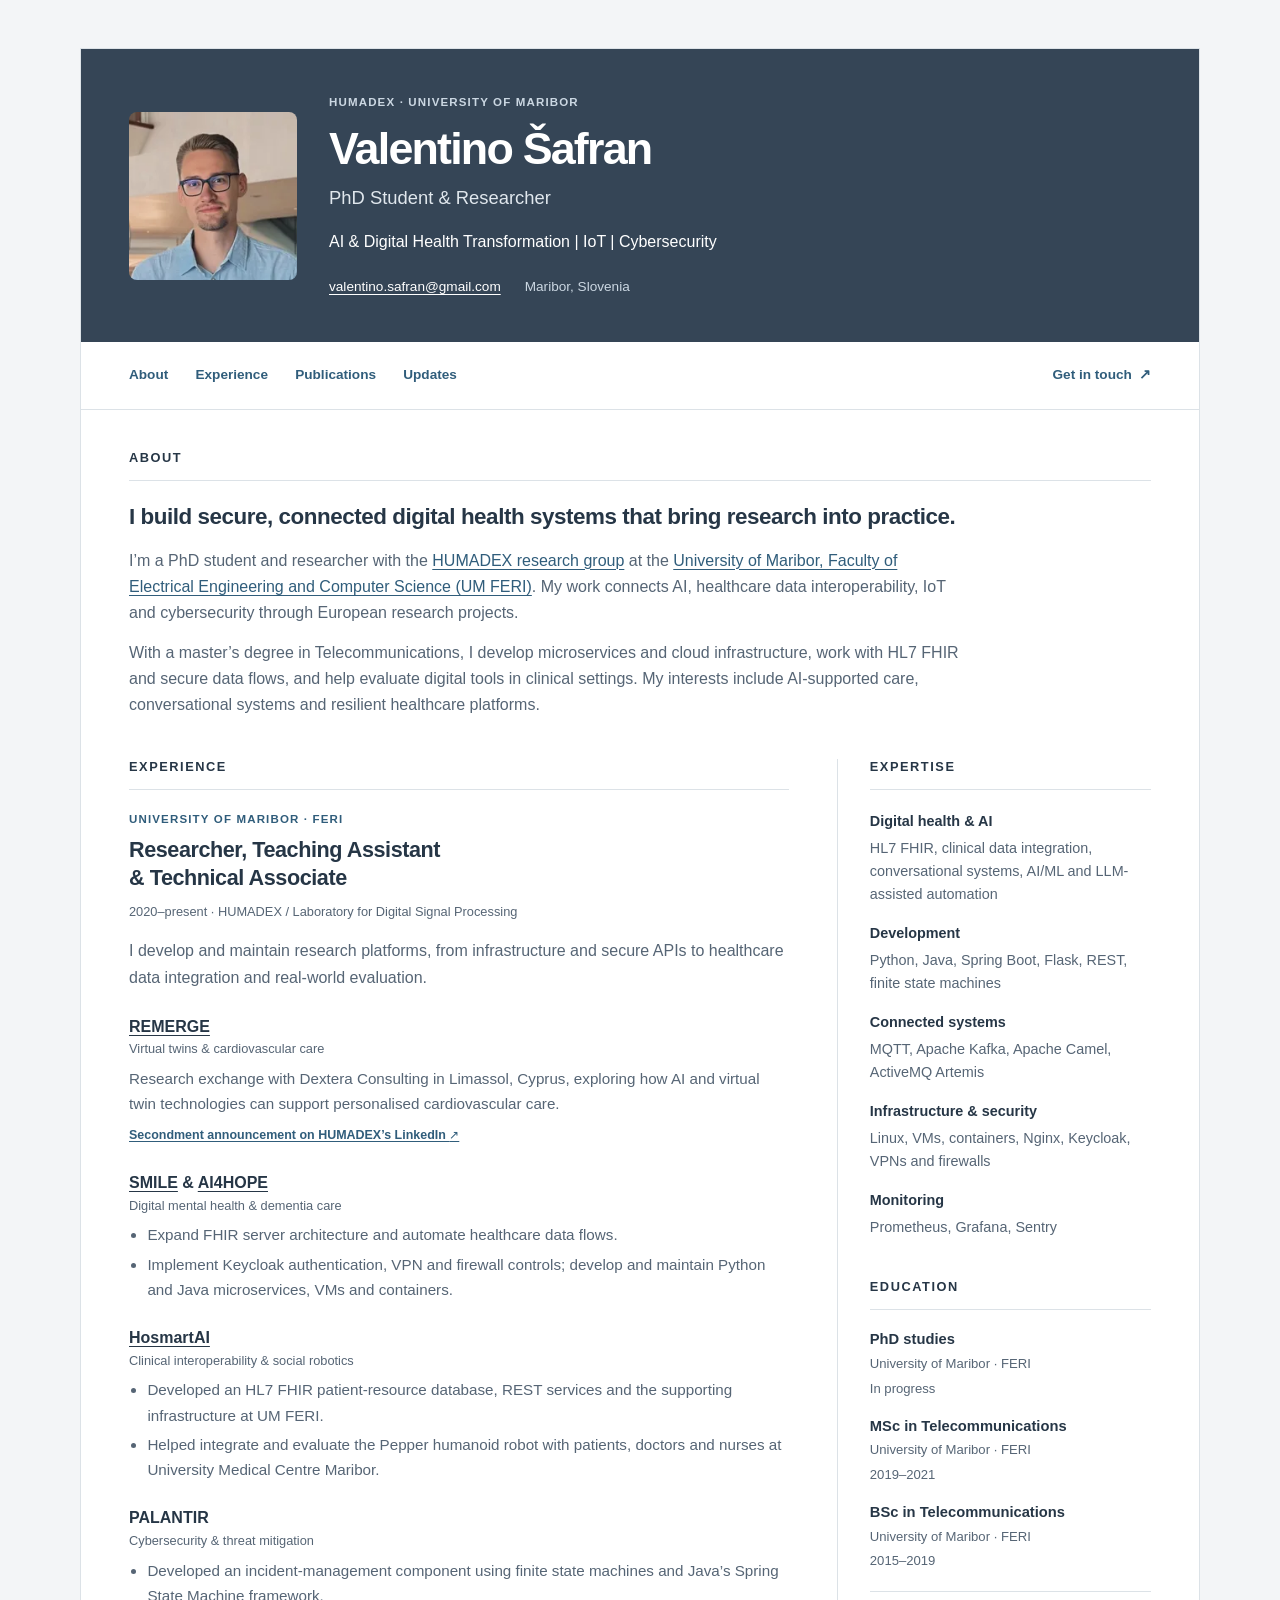
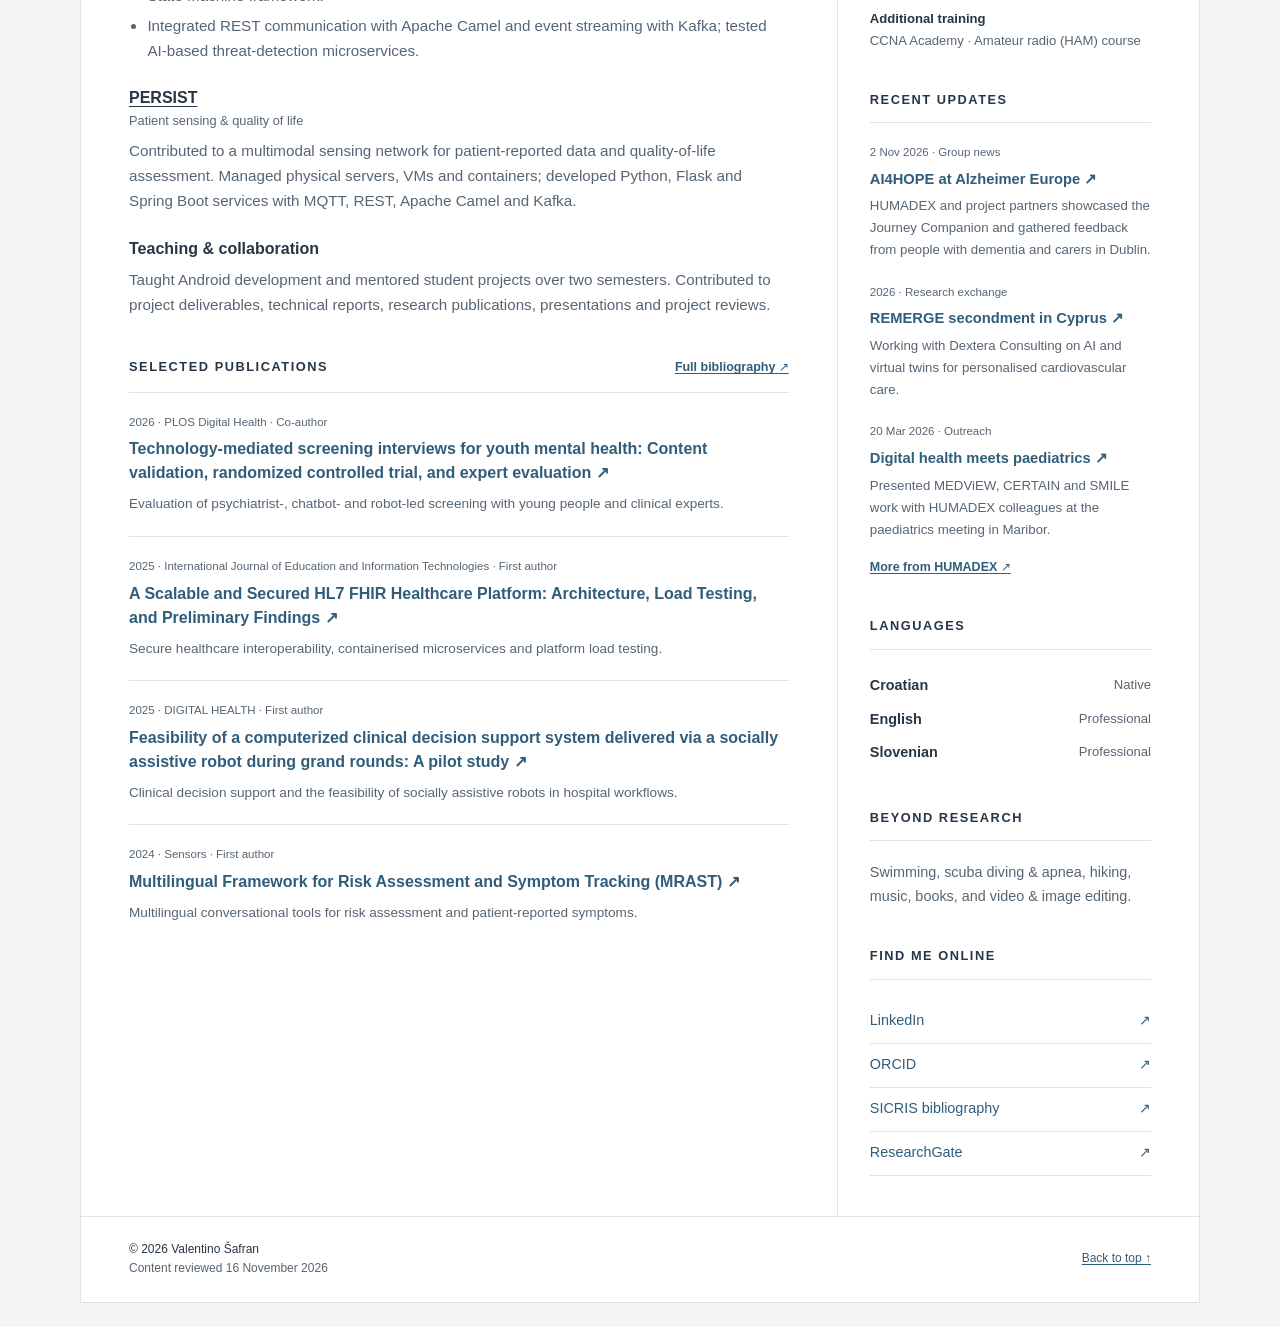
==== commit 1e4d1303: "Remove original template credit from the footer" ====
--- a/index.html
+++ b/index.html
@@ -216,7 +216,7 @@
     </main>
 
     <footer class="footer">
-      <p>© 2026 Valentino Šafran<br><span>Content reviewed <time datetime="2026-11-16">16 November 2026</time><br>Original CV template by <a href="https://xiaoyingriley.com/">Xiaoying Riley</a>.</span></p>
+      <p>© 2026 Valentino Šafran<br><span>Content reviewed <time datetime="2026-11-16">16 November 2026</time></span></p>
       <a href="#top">Back to top <span aria-hidden="true">↑</span></a>
     </footer>
   </div>
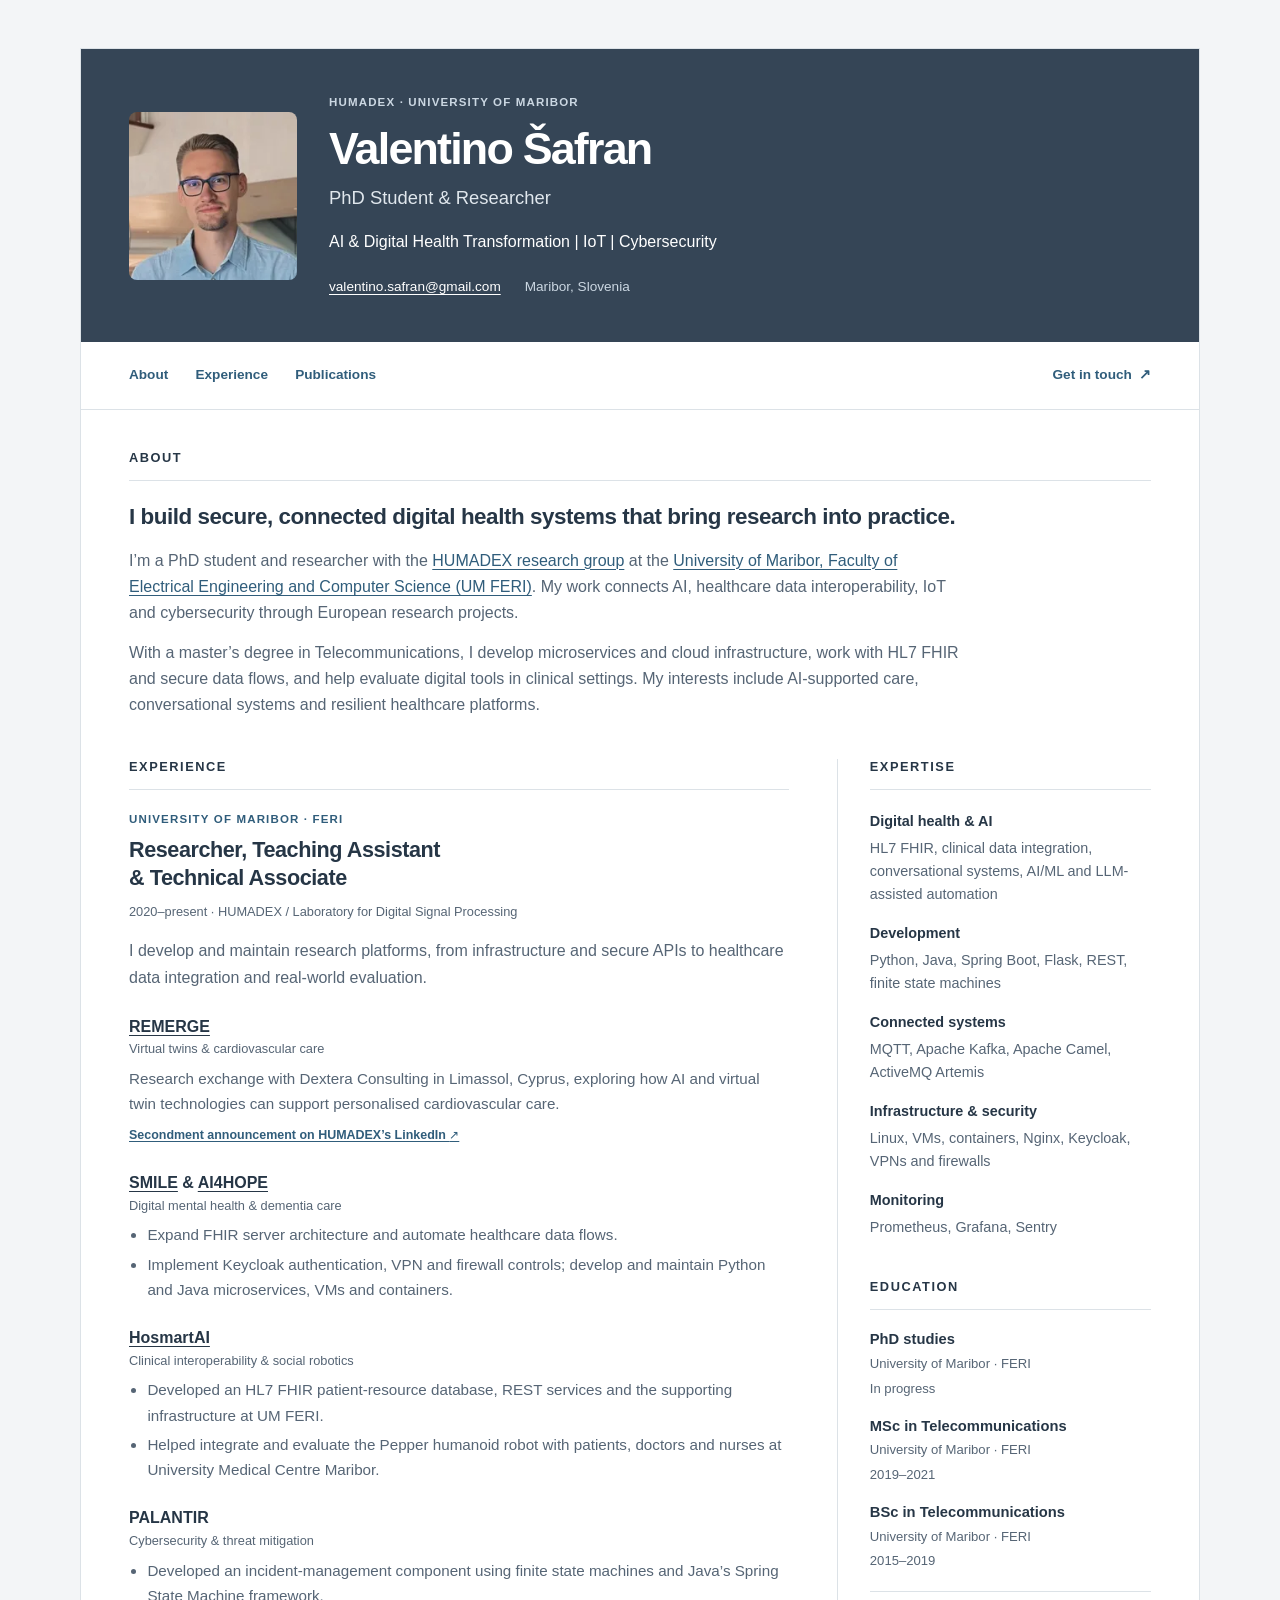
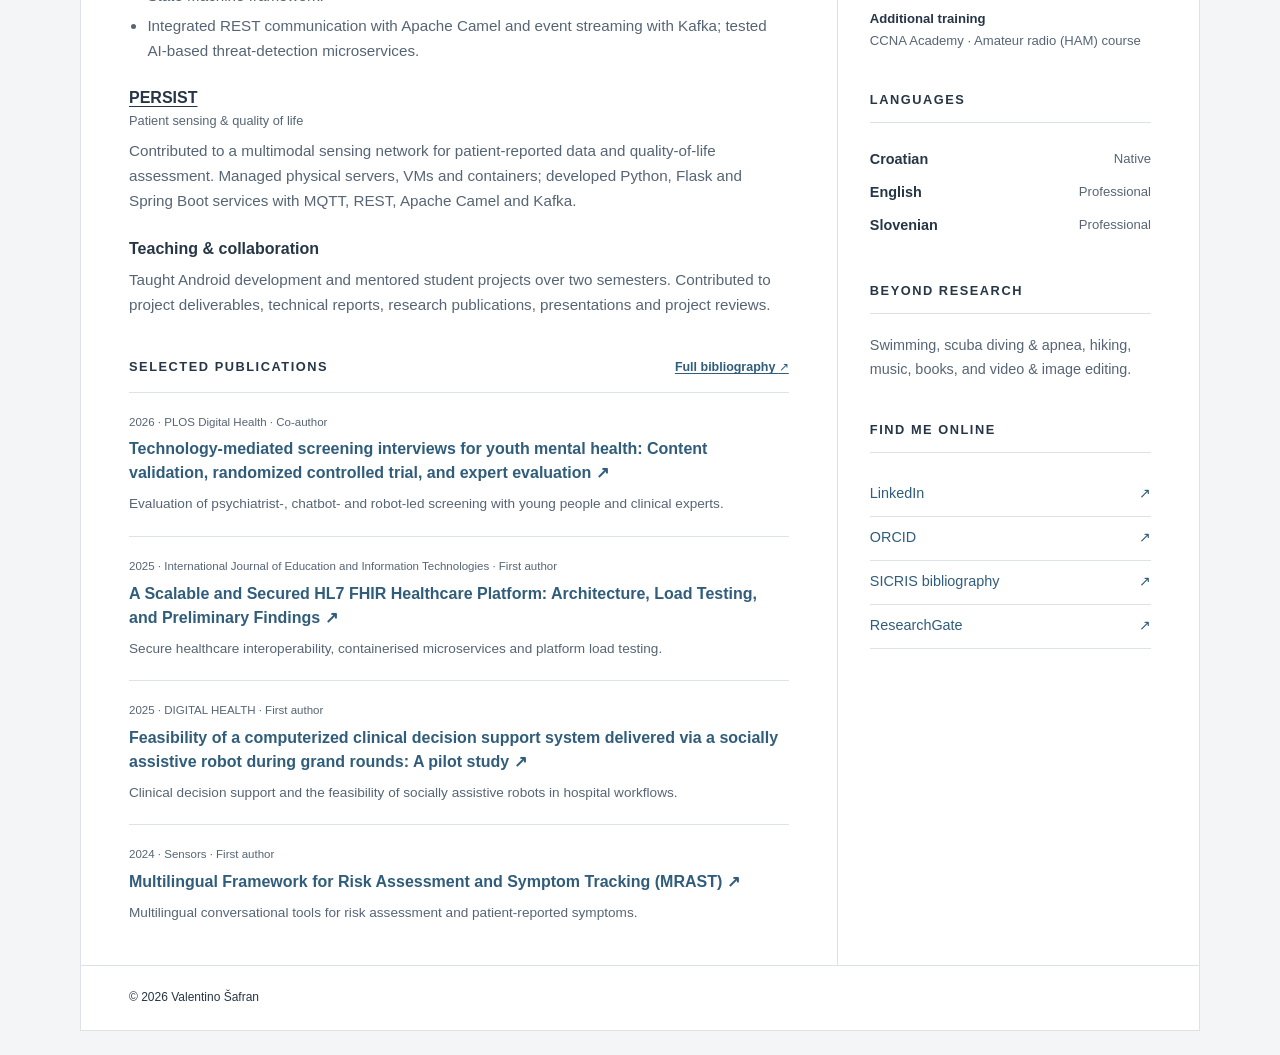
==== commit 953f687b: "Simplify footer and remove recent updates section" ====
--- a/index.html
+++ b/index.html
@@ -49,7 +49,6 @@
         <li><a href="#about">About</a></li>
         <li><a href="#experience">Experience</a></li>
         <li><a href="#publications">Publications</a></li>
-        <li><a href="#updates">Updates</a></li>
       </ul>
       <a class="contact-link" href="mailto:valentino.safran@gmail.com">Get in touch <span aria-hidden="true">↗</span></a>
     </nav>
@@ -144,7 +143,7 @@
           </section>
         </div>
 
-        <aside class="secondary-column" aria-label="Skills, education and updates">
+        <aside class="secondary-column" aria-label="Skills, education and profile">
           <section class="section" aria-labelledby="expertise-title">
             <h2 id="expertise-title">Expertise</h2>
             <dl class="expertise">
@@ -166,28 +165,6 @@
             <p class="training"><strong>Additional training</strong><br>CCNA Academy · Amateur radio (HAM) course</p>
           </section>
 
-          <section class="section" id="updates" aria-labelledby="updates-title">
-            <h2 id="updates-title">Recent updates</h2>
-            <ul class="plain-list updates">
-              <li>
-                <p class="publication-meta"><time datetime="2026-11-02">2 Nov 2026</time> · Group news</p>
-                <h3><a href="https://humadex.feri.um.si/36-ae-conference-dublin-2/">AI4HOPE at Alzheimer Europe <span aria-hidden="true">↗</span></a></h3>
-                <p>HUMADEX and project partners showcased the Journey Companion and gathered feedback from people with dementia and carers in Dublin.</p>
-              </li>
-              <li>
-                <p class="publication-meta"><time datetime="2026">2026</time> · Research exchange</p>
-                <h3><a href="https://www.linkedin.com/company/humadex/">REMERGE secondment in Cyprus <span aria-hidden="true">↗</span></a></h3>
-                <p>Working with Dextera Consulting on AI and virtual twins for personalised cardiovascular care.</p>
-              </li>
-              <li>
-                <p class="publication-meta"><time datetime="2026-03-20">20 Mar 2026</time> · Outreach</p>
-                <h3><a href="https://humadex.feri.um.si/presenting-medview-certain-and-smile-projects-at-xxxv-srecanje-pediatrov-in-xxii-srecanje-medicinskih-sester-v-pediatriji/">Digital health meets paediatrics <span aria-hidden="true">↗</span></a></h3>
-                <p>Presented MEDViEW, CERTAIN and SMILE work with HUMADEX colleagues at the paediatrics meeting in Maribor.</p>
-              </li>
-            </ul>
-            <a class="source-link" href="https://humadex.feri.um.si/news/">More from HUMADEX <span aria-hidden="true">↗</span></a>
-          </section>
-
           <section class="section" aria-labelledby="languages-title">
             <h2 id="languages-title">Languages</h2>
             <dl class="languages">
@@ -216,8 +193,7 @@
     </main>
 
     <footer class="footer">
-      <p>© 2026 Valentino Šafran<br><span>Content reviewed <time datetime="2026-11-16">16 November 2026</time></span></p>
-      <a href="#top">Back to top <span aria-hidden="true">↑</span></a>
+      <p>© 2026 Valentino Šafran</p>
     </footer>
   </div>
 
--- a/assets/css/cv.css
+++ b/assets/css/cv.css
@@ -99,20 +99,12 @@
 .education p { color: var(--muted); font-size: .82rem; margin-top: .2rem; }
 .training { border-top: 1px solid var(--line); padding-top: 1rem; margin-top: 1.2rem; font-size: .82rem; color: var(--muted); }
 .training strong { color: var(--ink); font-weight: 650; }
-.updates li + li { margin-top: 1.35rem; }
-.updates h3 { font-size: .92rem; line-height: 1.5; }
-.updates h3 a { text-decoration: none; }
-.updates h3 a:hover { text-decoration: underline; }
-.updates li > p:last-child { font-size: .83rem; color: var(--muted); margin-top: .35rem; }
-.updates + .source-link { margin-top: 1rem; }
 .languages div { display: flex; justify-content: space-between; gap: .75rem; padding: .3rem 0; }
 .languages dd { color: var(--muted); font-size: .82rem; }
 .secondary-column .section > p { color: var(--muted); }
 .online-links a { display: flex; justify-content: space-between; align-items: center; min-height: 44px; border-bottom: 1px solid var(--line); text-decoration: none; }
 .online-links a:hover { text-decoration: underline; }
-.footer { display: flex; justify-content: space-between; align-items: center; gap: 1rem; border-top: 1px solid var(--line); padding: 1.4rem 3rem; font-size: .75rem; }
-.footer p span { color: var(--muted); }
-.footer > a { padding: .65rem 0; }
+.footer { border-top: 1px solid var(--line); padding: 1.4rem 3rem; font-size: .75rem; }
 @media (max-width: 900px) {
   body { padding: 1.5rem 1rem; }
   .profile { padding: 2rem; gap: 1.5rem; }
@@ -159,14 +151,14 @@
   .profile .role { font-size: 12pt; }
   .profile .subtitle { font-size: 10pt; margin-top: 2mm; }
   .profile-links { margin-top: 2mm; }
-  .navigation, .skip-link, .footer > a { display: none; }
+  .navigation, .skip-link { display: none; }
   main { padding: 0; }
   .cv-grid { display: block; }
   .secondary-column { padding: 0; border: 0; font-size: 9pt; }
   .section { margin-bottom: 6mm; }
   h2, h3, h4 { break-after: avoid; }
   p, li { orphans: 3; widows: 3; }
-  .project, .publications li, .education li, .updates li, .expertise div { break-inside: avoid; }
+  .project, .publications li, .education li, .expertise div { break-inside: avoid; }
   .section > h2, .section-heading { margin-bottom: 3mm; padding-bottom: 2mm; }
   .project { margin-top: 4mm; }
   .footer { padding: 3mm 0 0; }
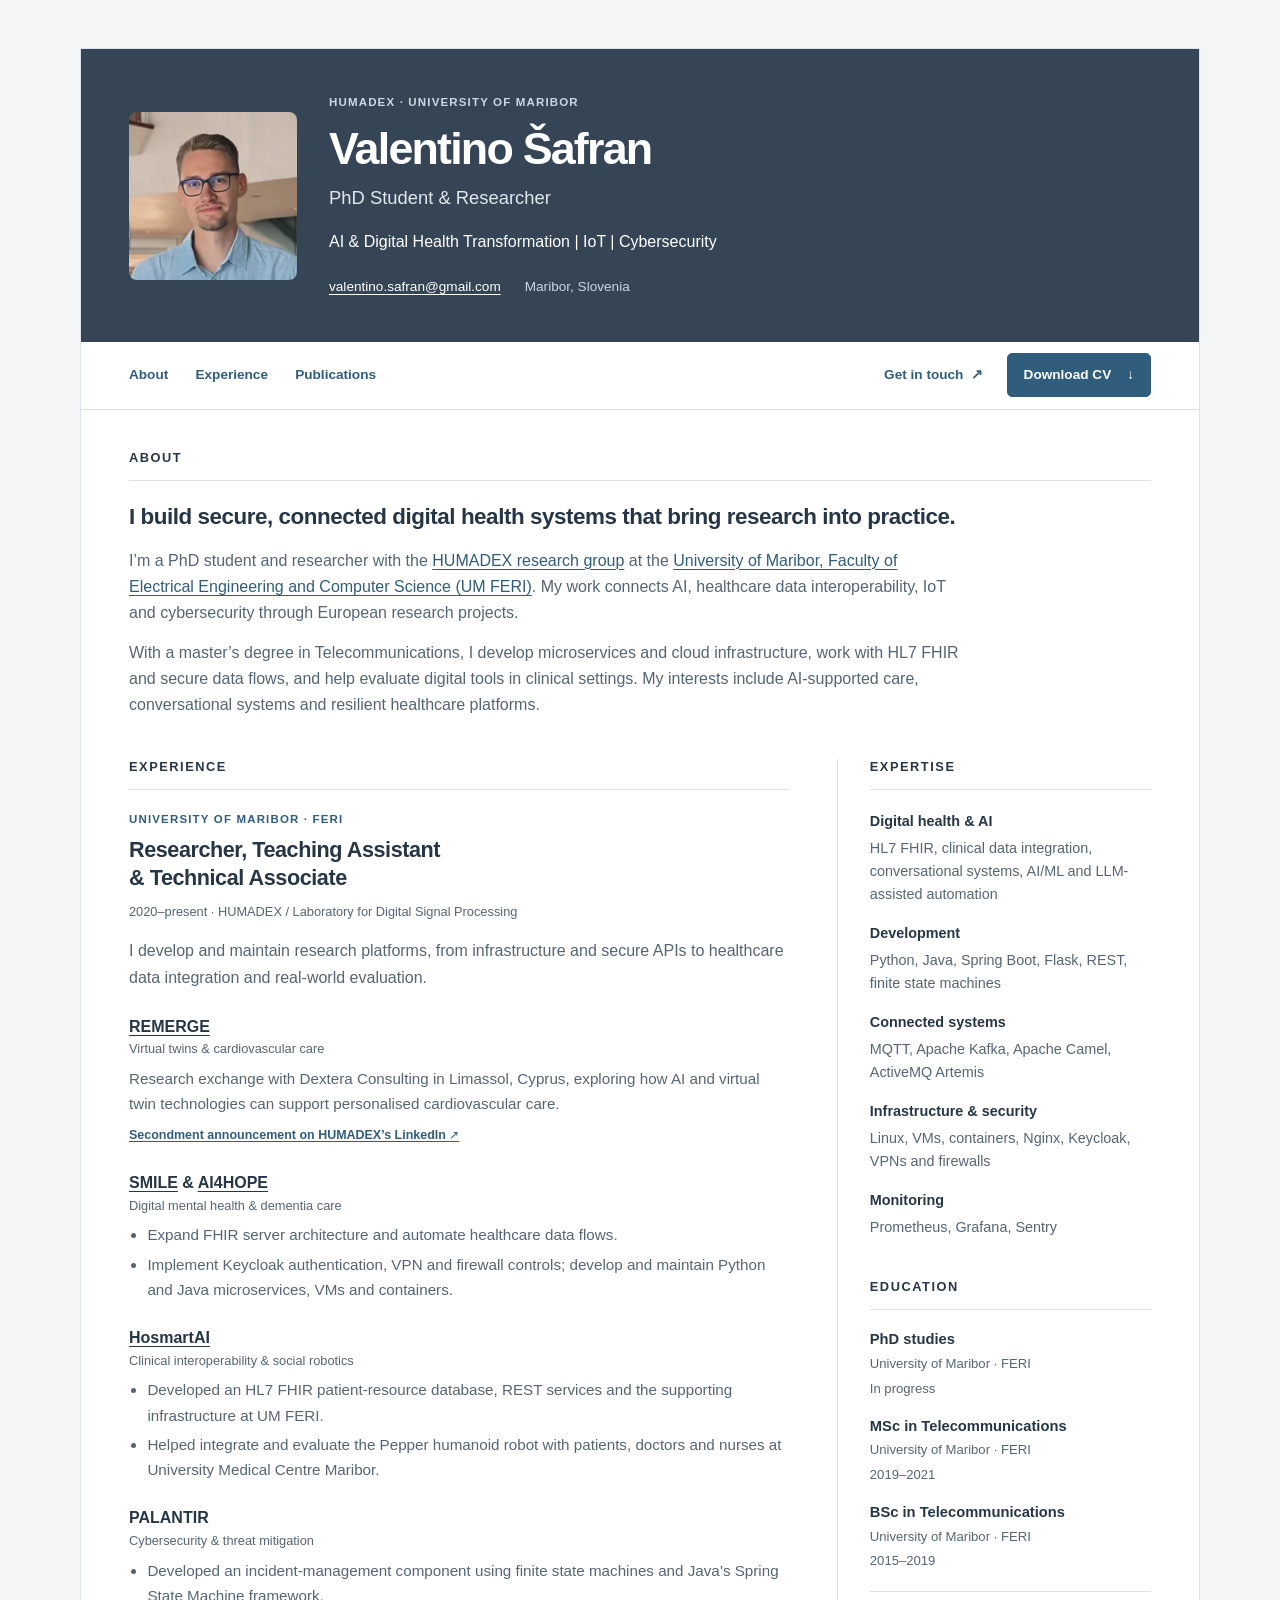
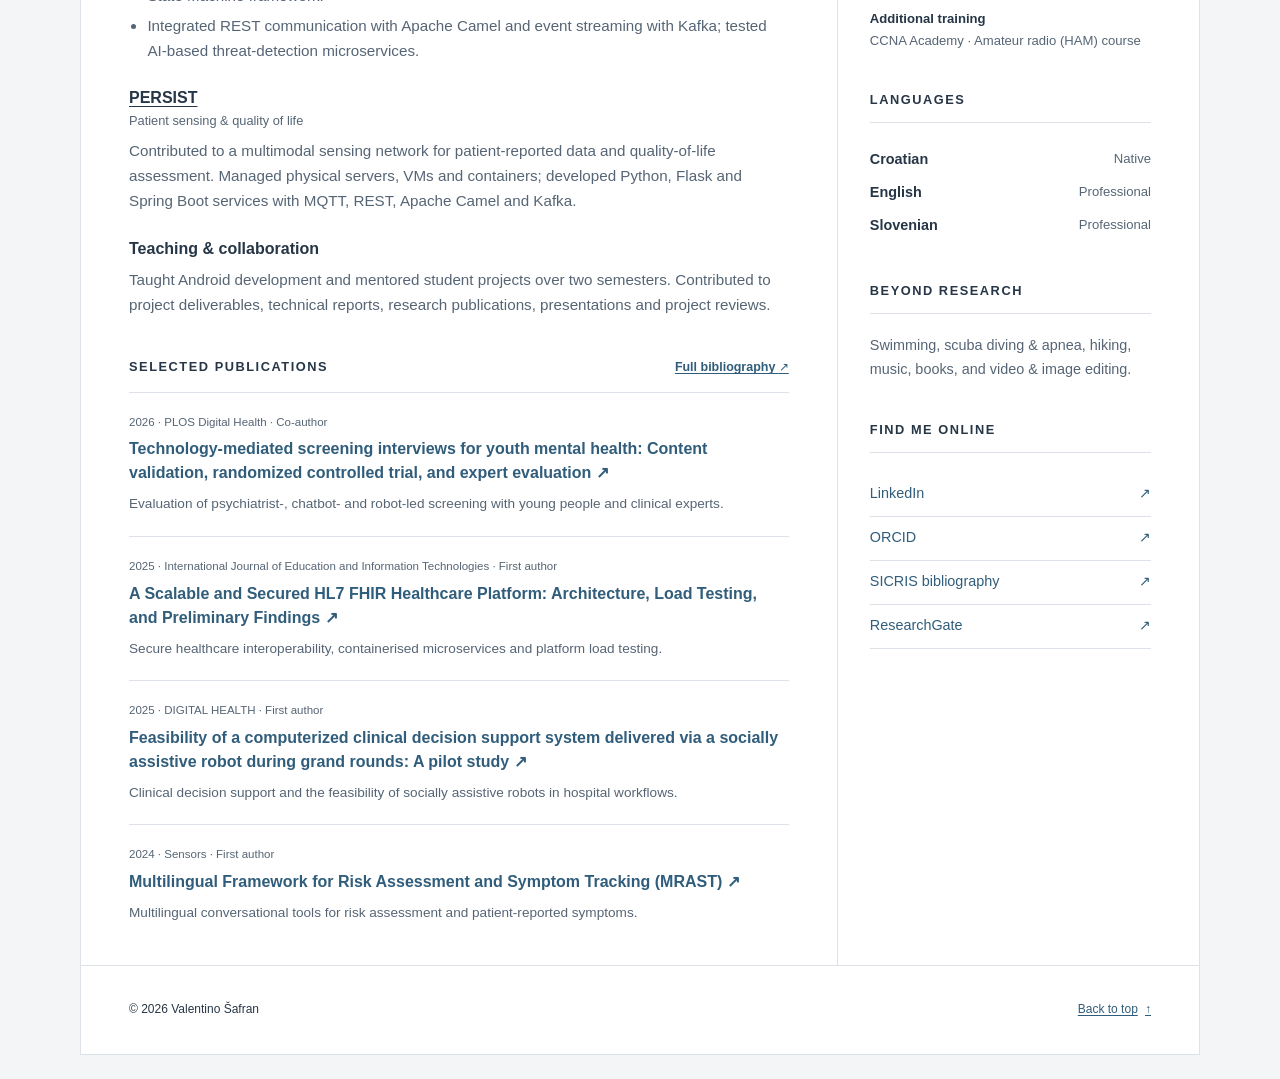
==== commit c9a7e173: "Add multilingual PDF CV downloads and restore Back to top" ====
--- a/index.html
+++ b/index.html
@@ -50,7 +50,24 @@
         <li><a href="#experience">Experience</a></li>
         <li><a href="#publications">Publications</a></li>
       </ul>
-      <a class="contact-link" href="mailto:valentino.safran@gmail.com">Get in touch <span aria-hidden="true">↗</span></a>
+      <div class="navigation-actions">
+        <a class="contact-link" href="mailto:valentino.safran@gmail.com">Get in touch <span aria-hidden="true">↗</span></a>
+        <details class="cv-download">
+          <summary>Download CV <span aria-hidden="true">↓</span></summary>
+          <div class="download-menu">
+            <p>Choose a language <span>PDF · 2 pages</span></p>
+            <a href="output/pdf/valentino-safran-cv-en.pdf" download="Valentino-Safran-CV-EN.pdf" hreflang="en" lang="en">
+              <span lang="en">English</span> <span class="language-code">EN</span>
+            </a>
+            <a href="output/pdf/valentino-safran-cv-hr.pdf" download="Valentino-Safran-CV-HR.pdf" hreflang="hr" lang="hr">
+              <span lang="hr">Hrvatski</span> <span class="language-code">HR</span>
+            </a>
+            <a href="output/pdf/valentino-safran-cv-sl.pdf" download="Valentino-Safran-CV-SL.pdf" hreflang="sl" lang="sl">
+              <span lang="sl">Slovenščina</span> <span class="language-code">SL</span>
+            </a>
+          </div>
+        </details>
+      </div>
     </nav>
 
     <main id="main" tabindex="-1">
@@ -194,6 +211,7 @@
 
     <footer class="footer">
       <p>© 2026 Valentino Šafran</p>
+      <a class="back-to-top" href="#top">Back to top <span aria-hidden="true">↑</span></a>
     </footer>
   </div>
 
--- a/assets/css/cv.css
+++ b/assets/css/cv.css
@@ -23,7 +23,7 @@
 }
 a { color: var(--accent); text-decoration-thickness: 1px; text-underline-offset: .2em; }
 a:hover { text-decoration-thickness: 2px; }
-a:focus-visible { outline: 3px solid #a66b1e; outline-offset: 5px; border-radius: 2px; }
+a:focus-visible, summary:focus-visible { outline: 3px solid #a66b1e; outline-offset: 5px; border-radius: 2px; }
 p, h1, h2, h3, h4, ul, ol, dl, dd { margin: 0; }
 p + p { margin-top: .8rem; }
 h1, h2, h3, h4 { line-height: 1.3; }
@@ -60,6 +60,30 @@
 .navigation a { display: inline-flex; align-items: center; min-height: 44px; font-weight: 600; text-decoration: none; }
 .navigation a:hover { text-decoration: underline; }
 .contact-link { gap: .45rem; }
+.navigation-actions { display: flex; align-items: center; gap: 1.5rem; }
+.cv-download { position: relative; flex-shrink: 0; }
+.cv-download summary {
+  display: flex; align-items: center; justify-content: space-between; gap: 1rem;
+  min-height: 44px; padding: .5rem 1rem; cursor: pointer; list-style: none;
+  border: 1px solid var(--accent); border-radius: 5px;
+  background: var(--accent); color: #fff; font-weight: 650;
+}
+.cv-download summary::-webkit-details-marker { display: none; }
+.cv-download summary:hover, .cv-download[open] summary { background: var(--header); border-color: var(--header); }
+.download-menu {
+  position: absolute; right: 0; top: calc(100% + .6rem); z-index: 3;
+  width: 245px; max-width: calc(100vw - 3rem); padding: .7rem;
+  border: 1px solid var(--line); border-radius: 7px; background: var(--paper);
+  box-shadow: 0 8px 24px rgb(38 54 70 / 12%);
+}
+.download-menu > p { padding: .25rem .55rem .65rem; font-size: .8rem; font-weight: 650; color: var(--ink); }
+.download-menu > p > span { display: block; margin-top: .1rem; color: var(--muted); font-size: .72rem; font-weight: 400; }
+.navigation .download-menu a {
+  display: flex; justify-content: space-between; gap: 1rem;
+  padding: .5rem .55rem; border-radius: 3px; font-weight: 500;
+}
+.navigation .download-menu a:hover { background: var(--background); text-decoration: none; }
+.language-code { font-size: .72rem; font-weight: 650; color: var(--muted); }
 main { padding: 2.5rem 3rem 0; }
 main:focus { outline: none; }
 .section { margin-bottom: 2.5rem; scroll-margin-top: 1.5rem; }
@@ -104,7 +128,8 @@
 .secondary-column .section > p { color: var(--muted); }
 .online-links a { display: flex; justify-content: space-between; align-items: center; min-height: 44px; border-bottom: 1px solid var(--line); text-decoration: none; }
 .online-links a:hover { text-decoration: underline; }
-.footer { border-top: 1px solid var(--line); padding: 1.4rem 3rem; font-size: .75rem; }
+.footer { display: flex; justify-content: space-between; align-items: center; gap: 1rem; border-top: 1px solid var(--line); padding: 1.4rem 3rem; font-size: .75rem; }
+.back-to-top { display: inline-flex; align-items: center; gap: .45rem; min-height: 44px; }
 @media (max-width: 900px) {
   body { padding: 1.5rem 1rem; }
   .profile { padding: 2rem; gap: 1.5rem; }
@@ -119,7 +144,9 @@
   .cv-grid { grid-template-columns: 1fr; gap: 0; }
   .secondary-column { border-left: 0; padding-left: 0; }
   .desktop-break { display: none; }
-  .navigation { padding-inline: 1.5rem; }
+  .navigation { padding-inline: 1.5rem; flex-wrap: wrap; gap: .5rem; }
+  .navigation ul { flex: 1 1 100%; }
+  .navigation-actions { margin-left: auto; }
   .navigation ul { column-gap: 1.2rem; }
   .contact-link { display: none !important; }
   main { padding: 1.75rem 1.5rem 0; }
@@ -151,7 +178,7 @@
   .profile .role { font-size: 12pt; }
   .profile .subtitle { font-size: 10pt; margin-top: 2mm; }
   .profile-links { margin-top: 2mm; }
-  .navigation, .skip-link { display: none; }
+  .navigation, .skip-link, .back-to-top { display: none; }
   main { padding: 0; }
   .cv-grid { display: block; }
   .secondary-column { padding: 0; border: 0; font-size: 9pt; }
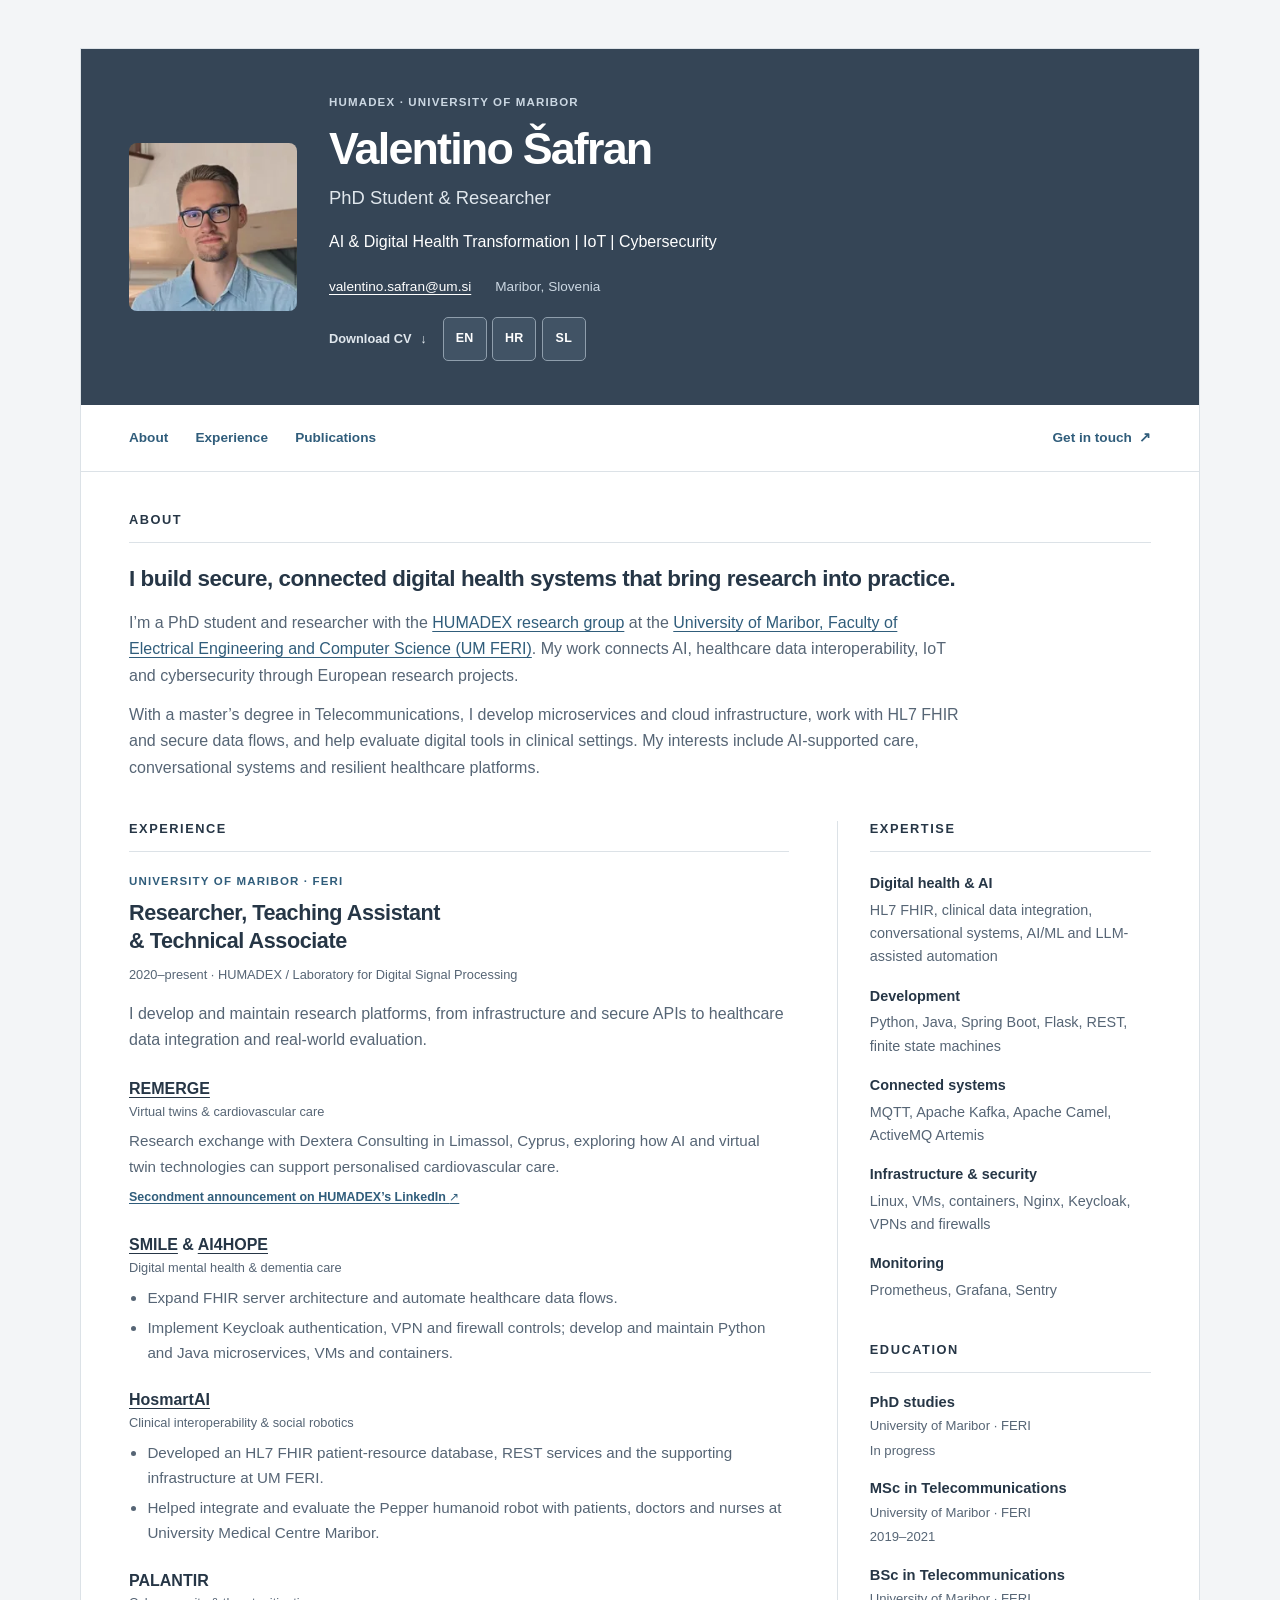
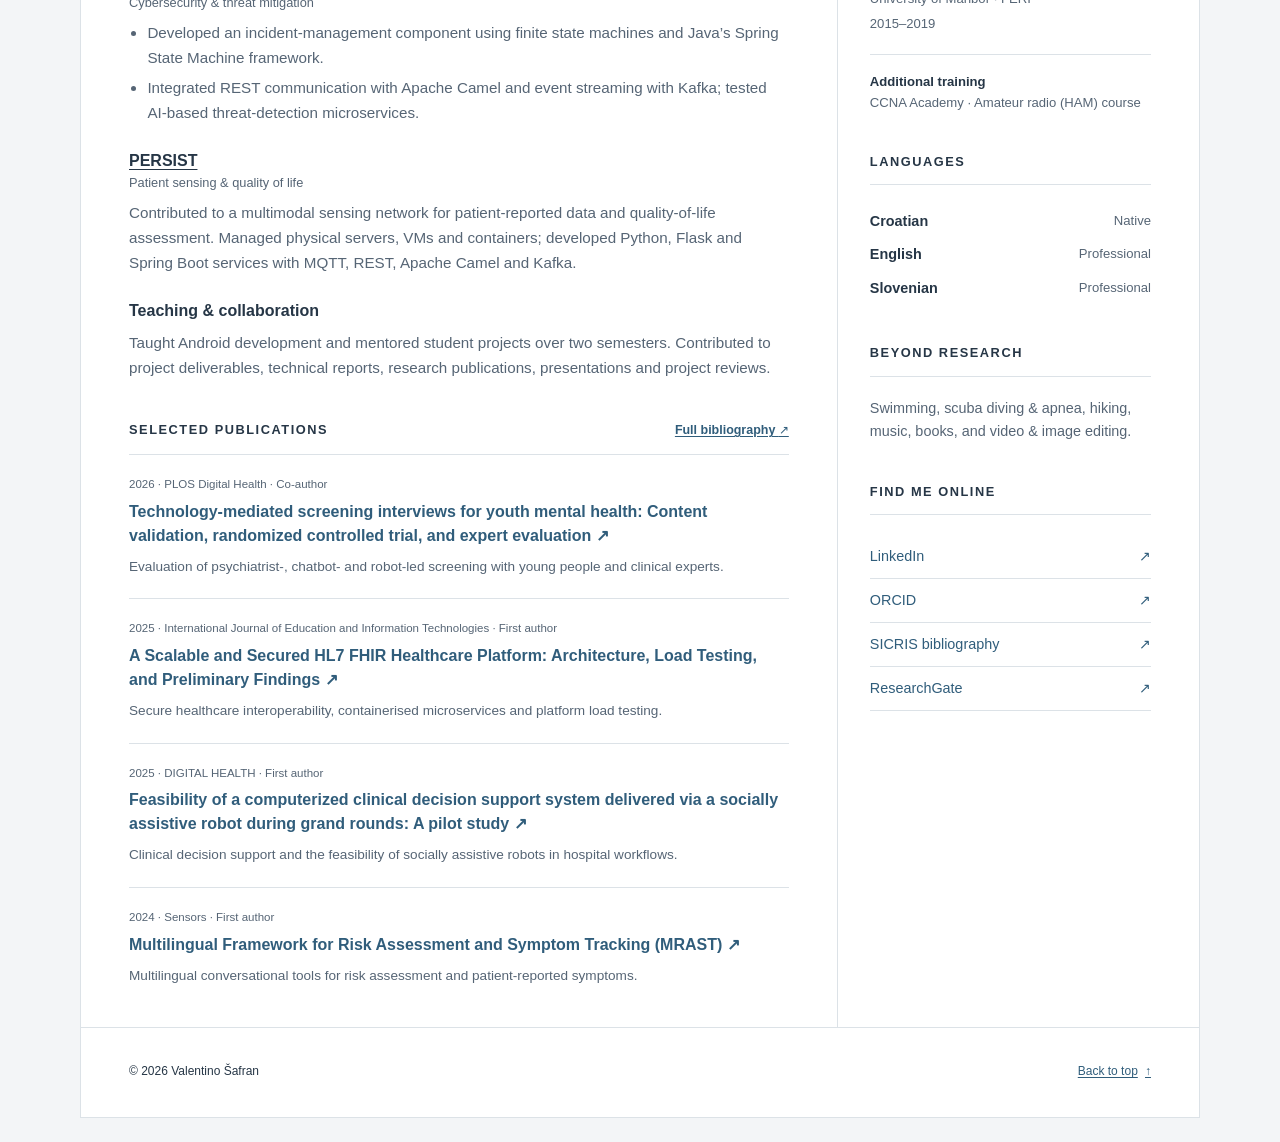
==== commit d76342ed: "Refine header CV downloads and update university contact details" ====
--- a/index.html
+++ b/index.html
@@ -22,7 +22,7 @@
   <meta name="twitter:description" content="AI &amp; Digital Health Transformation | IoT | Cybersecurity.">
   <meta name="twitter:image" content="https://valentino-web.netlify.app/assets/images/valentino-safran-400.webp">
   <link rel="icon" href="favicon.ico" sizes="any">
-  <link rel="stylesheet" href="assets/css/cv.css">
+  <link rel="stylesheet" href="assets/css/cv.css?v=20261116-header-downloads">
 </head>
 <body>
   <a class="skip-link" href="#main">Skip to content</a>
@@ -38,8 +38,16 @@
         <p class="role" itemprop="jobTitle">PhD Student &amp; Researcher</p>
         <p class="subtitle">AI &amp; Digital Health Transformation | IoT | Cybersecurity</p>
         <div class="profile-links">
-          <a href="mailto:valentino.safran@gmail.com" itemprop="email">valentino.safran@gmail.com</a>
+          <a href="mailto:valentino.safran@um.si" itemprop="email">valentino.safran@um.si</a>
           <span class="location" itemprop="workLocation">Maribor, Slovenia</span>
+        </div>
+        <div class="cv-download" role="group" aria-label="Download CV as PDF in your language">
+          <span class="download-label">Download CV <span aria-hidden="true">↓</span></span>
+          <div class="download-languages">
+            <a href="output/pdf/valentino-safran-cv-en.pdf?v=20261116-um-contact" download="Valentino-Safran-CV-EN.pdf" hreflang="en" lang="en" aria-label="EN - English CV (PDF)" title="English · PDF · 2 pages">EN</a>
+            <a href="output/pdf/valentino-safran-cv-hr.pdf?v=20261116-um-contact" download="Valentino-Safran-CV-HR.pdf" hreflang="hr" lang="hr" aria-label="HR - Hrvatski životopis (PDF)" title="Hrvatski · PDF · 2 stranice">HR</a>
+            <a href="output/pdf/valentino-safran-cv-sl.pdf?v=20261116-um-contact" download="Valentino-Safran-CV-SL.pdf" hreflang="sl" lang="sl" aria-label="SL - Slovenski življenjepis (PDF)" title="Slovenščina · PDF · 2 strani">SL</a>
+          </div>
         </div>
       </div>
     </header>
@@ -50,24 +58,7 @@
         <li><a href="#experience">Experience</a></li>
         <li><a href="#publications">Publications</a></li>
       </ul>
-      <div class="navigation-actions">
-        <a class="contact-link" href="mailto:valentino.safran@gmail.com">Get in touch <span aria-hidden="true">↗</span></a>
-        <details class="cv-download">
-          <summary>Download CV <span aria-hidden="true">↓</span></summary>
-          <div class="download-menu">
-            <p>Choose a language <span>PDF · 2 pages</span></p>
-            <a href="output/pdf/valentino-safran-cv-en.pdf" download="Valentino-Safran-CV-EN.pdf" hreflang="en" lang="en">
-              <span lang="en">English</span> <span class="language-code">EN</span>
-            </a>
-            <a href="output/pdf/valentino-safran-cv-hr.pdf" download="Valentino-Safran-CV-HR.pdf" hreflang="hr" lang="hr">
-              <span lang="hr">Hrvatski</span> <span class="language-code">HR</span>
-            </a>
-            <a href="output/pdf/valentino-safran-cv-sl.pdf" download="Valentino-Safran-CV-SL.pdf" hreflang="sl" lang="sl">
-              <span lang="sl">Slovenščina</span> <span class="language-code">SL</span>
-            </a>
-          </div>
-        </details>
-      </div>
+      <a class="contact-link" href="mailto:valentino.safran@um.si">Get in touch <span aria-hidden="true">↗</span></a>
     </nav>
 
     <main id="main" tabindex="-1">
--- a/assets/css/cv.css
+++ b/assets/css/cv.css
@@ -23,7 +23,7 @@
 }
 a { color: var(--accent); text-decoration-thickness: 1px; text-underline-offset: .2em; }
 a:hover { text-decoration-thickness: 2px; }
-a:focus-visible, summary:focus-visible { outline: 3px solid #a66b1e; outline-offset: 5px; border-radius: 2px; }
+a:focus-visible { outline: 3px solid #a66b1e; outline-offset: 5px; border-radius: 2px; }
 p, h1, h2, h3, h4, ul, ol, dl, dd { margin: 0; }
 p + p { margin-top: .8rem; }
 h1, h2, h3, h4 { line-height: 1.3; }
@@ -60,30 +60,18 @@
 .navigation a { display: inline-flex; align-items: center; min-height: 44px; font-weight: 600; text-decoration: none; }
 .navigation a:hover { text-decoration: underline; }
 .contact-link { gap: .45rem; }
-.navigation-actions { display: flex; align-items: center; gap: 1.5rem; }
-.cv-download { position: relative; flex-shrink: 0; }
-.cv-download summary {
-  display: flex; align-items: center; justify-content: space-between; gap: 1rem;
-  min-height: 44px; padding: .5rem 1rem; cursor: pointer; list-style: none;
-  border: 1px solid var(--accent); border-radius: 5px;
-  background: var(--accent); color: #fff; font-weight: 650;
+.cv-download { display: flex; align-items: center; flex-wrap: wrap; gap: .6rem 1rem; margin-top: 1.15rem; font-size: .8rem; }
+.download-label { display: inline-flex; align-items: center; gap: .55rem; color: #e0e7ed; font-weight: 550; }
+.download-languages { display: inline-flex; gap: .35rem; }
+.download-languages a {
+  display: inline-flex; align-items: center; justify-content: center;
+  min-width: 44px; min-height: 44px; padding: .45rem .65rem;
+  border: 1px solid #8f9eac; border-radius: 5px;
+  background: #415365; color: #fff; text-decoration: none;
+  font-size: .78rem; font-weight: 650; letter-spacing: .025em;
 }
-.cv-download summary::-webkit-details-marker { display: none; }
-.cv-download summary:hover, .cv-download[open] summary { background: var(--header); border-color: var(--header); }
-.download-menu {
-  position: absolute; right: 0; top: calc(100% + .6rem); z-index: 3;
-  width: 245px; max-width: calc(100vw - 3rem); padding: .7rem;
-  border: 1px solid var(--line); border-radius: 7px; background: var(--paper);
-  box-shadow: 0 8px 24px rgb(38 54 70 / 12%);
-}
-.download-menu > p { padding: .25rem .55rem .65rem; font-size: .8rem; font-weight: 650; color: var(--ink); }
-.download-menu > p > span { display: block; margin-top: .1rem; color: var(--muted); font-size: .72rem; font-weight: 400; }
-.navigation .download-menu a {
-  display: flex; justify-content: space-between; gap: 1rem;
-  padding: .5rem .55rem; border-radius: 3px; font-weight: 500;
-}
-.navigation .download-menu a:hover { background: var(--background); text-decoration: none; }
-.language-code { font-size: .72rem; font-weight: 650; color: var(--muted); }
+.download-languages a:hover { background: #fff; color: var(--header); border-color: #fff; }
+.download-languages a:focus-visible { outline-color: #f4cf8d; }
 main { padding: 2.5rem 3rem 0; }
 main:focus { outline: none; }
 .section { margin-bottom: 2.5rem; scroll-margin-top: 1.5rem; }
@@ -144,9 +132,7 @@
   .cv-grid { grid-template-columns: 1fr; gap: 0; }
   .secondary-column { border-left: 0; padding-left: 0; }
   .desktop-break { display: none; }
-  .navigation { padding-inline: 1.5rem; flex-wrap: wrap; gap: .5rem; }
-  .navigation ul { flex: 1 1 100%; }
-  .navigation-actions { margin-left: auto; }
+  .navigation { padding-inline: 1.5rem; }
   .navigation ul { column-gap: 1.2rem; }
   .contact-link { display: none !important; }
   main { padding: 1.75rem 1.5rem 0; }
@@ -178,7 +164,7 @@
   .profile .role { font-size: 12pt; }
   .profile .subtitle { font-size: 10pt; margin-top: 2mm; }
   .profile-links { margin-top: 2mm; }
-  .navigation, .skip-link, .back-to-top { display: none; }
+  .navigation, .skip-link, .back-to-top, .cv-download { display: none; }
   main { padding: 0; }
   .cv-grid { display: block; }
   .secondary-column { padding: 0; border: 0; font-size: 9pt; }
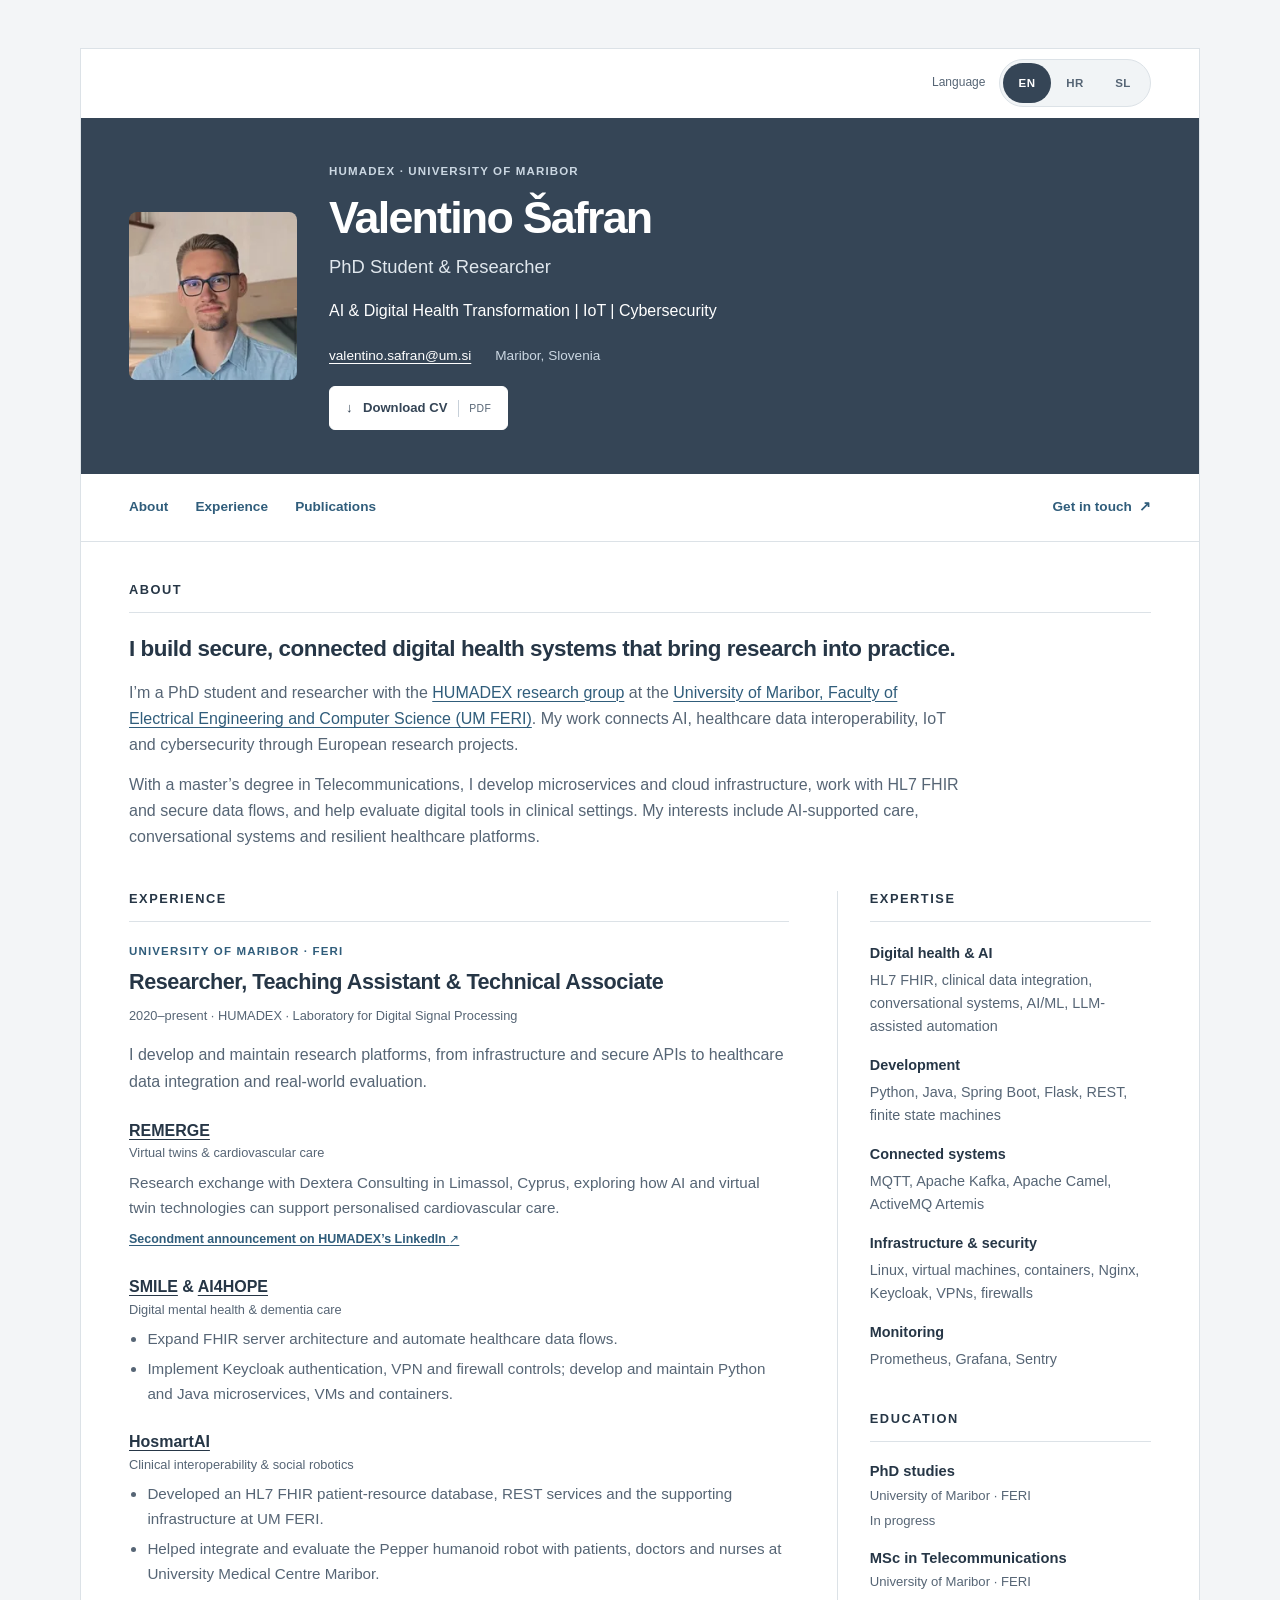
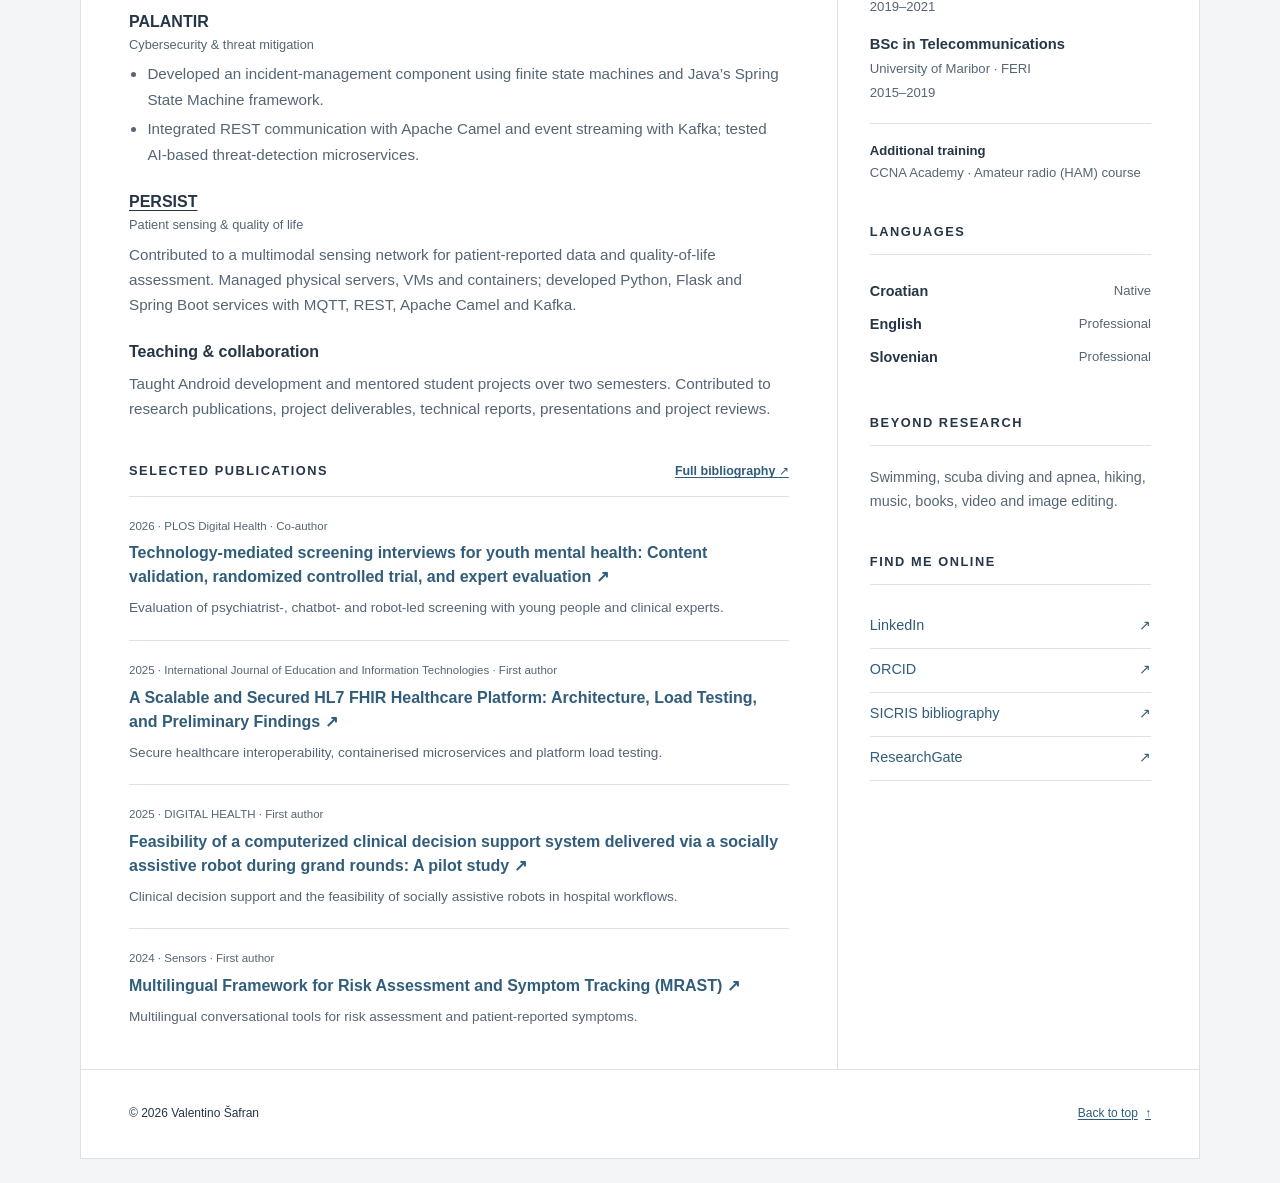
==== commit 547d95e3: "Add EN HR SL website languages with matching CV downloads" ====
--- a/index.html
+++ b/index.html
@@ -1,16 +1,21 @@
 <!doctype html>
+<!-- Generated by scripts/site/build_pages.py; edit the template and translations. -->
 <html lang="en">
 <head>
   <meta charset="utf-8">
   <meta name="viewport" content="width=device-width, initial-scale=1">
   <title>Valentino Šafran | AI &amp; Digital Health Researcher</title>
-  <meta name="description" content="Valentino Šafran — PhD student and researcher at HUMADEX, University of Maribor (UM FERI). AI, digital health transformation, IoT and cybersecurity.">
+  <meta name="description" content="Valentino Šafran - PhD student and researcher at HUMADEX, University of Maribor (UM FERI). AI, digital health transformation, IoT and cybersecurity.">
   <meta name="author" content="Valentino Šafran">
   <meta name="theme-color" content="#354556">
   <link rel="canonical" href="https://valentino-web.netlify.app/">
+  <link rel="alternate" hreflang="en" href="https://valentino-web.netlify.app/">
+  <link rel="alternate" hreflang="hr" href="https://valentino-web.netlify.app/hr/">
+  <link rel="alternate" hreflang="sl" href="https://valentino-web.netlify.app/sl/">
+  <link rel="alternate" hreflang="x-default" href="https://valentino-web.netlify.app/">
   <meta property="og:type" content="profile">
   <meta property="og:title" content="Valentino Šafran | AI &amp; Digital Health Researcher">
-  <meta property="og:description" content="AI &amp; Digital Health Transformation | IoT | Cybersecurity. Research, experience and publications at HUMADEX, UM FERI.">
+  <meta property="og:description" content="Valentino Šafran - PhD student and researcher at HUMADEX, University of Maribor (UM FERI). AI, digital health transformation, IoT and cybersecurity.">
   <meta property="og:url" content="https://valentino-web.netlify.app/">
   <meta property="og:image" content="https://valentino-web.netlify.app/assets/images/valentino-safran-400.webp">
   <meta property="og:image:width" content="400">
@@ -19,19 +24,29 @@
   <meta property="og:locale" content="en_GB">
   <meta name="twitter:card" content="summary">
   <meta name="twitter:title" content="Valentino Šafran | AI &amp; Digital Health Researcher">
-  <meta name="twitter:description" content="AI &amp; Digital Health Transformation | IoT | Cybersecurity.">
+  <meta name="twitter:description" content="Valentino Šafran - PhD student and researcher at HUMADEX, University of Maribor (UM FERI). AI, digital health transformation, IoT and cybersecurity.">
   <meta name="twitter:image" content="https://valentino-web.netlify.app/assets/images/valentino-safran-400.webp">
   <link rel="icon" href="favicon.ico" sizes="any">
-  <link rel="stylesheet" href="assets/css/cv.css?v=20261116-header-downloads">
+  <link rel="stylesheet" href="assets/css/cv.css?v=9cb3c820f935">
 </head>
 <body>
   <a class="skip-link" href="#main">Skip to content</a>
   <div class="resume" itemscope itemtype="https://schema.org/Person">
+    <div class="utility-bar">
+      <nav class="language-switcher" aria-label="Website language">
+        <span class="language-caption">Language</span>
+        <ul class="language-options">
+          <li><a href="/" hreflang="en" lang="en" title="English" aria-current="page">EN</a></li>
+          <li><a href="/hr/" hreflang="hr" lang="hr" title="Hrvatski">HR</a></li>
+          <li><a href="/sl/" hreflang="sl" lang="sl" title="Slovenščina">SL</a></li>
+        </ul>
+      </nav>
+    </div>
     <header class="profile" id="top">
       <img class="portrait" src="assets/images/valentino-safran-200.webp"
         srcset="assets/images/valentino-safran-200.webp 200w, assets/images/valentino-safran-400.webp 400w"
         sizes="(max-width: 600px) 104px, 168px" width="200" height="200"
-        alt="Valentino Šafran" itemprop="image" fetchpriority="high" decoding="async">
+        alt="Portrait of Valentino Šafran" itemprop="image" fetchpriority="high" decoding="async">
       <div class="profile-copy">
         <p class="eyebrow">HUMADEX · University of Maribor</p>
         <h1 itemprop="name">Valentino Šafran</h1>
@@ -41,17 +56,12 @@
           <a href="mailto:valentino.safran@um.si" itemprop="email">valentino.safran@um.si</a>
           <span class="location" itemprop="workLocation">Maribor, Slovenia</span>
         </div>
-        <div class="cv-download" role="group" aria-label="Download CV as PDF in your language">
-          <span class="download-label">Download CV <span aria-hidden="true">↓</span></span>
-          <div class="download-languages">
-            <a href="output/pdf/valentino-safran-cv-en.pdf?v=20261116-um-contact" download="Valentino-Safran-CV-EN.pdf" hreflang="en" lang="en" aria-label="EN - English CV (PDF)" title="English · PDF · 2 pages">EN</a>
-            <a href="output/pdf/valentino-safran-cv-hr.pdf?v=20261116-um-contact" download="Valentino-Safran-CV-HR.pdf" hreflang="hr" lang="hr" aria-label="HR - Hrvatski životopis (PDF)" title="Hrvatski · PDF · 2 stranice">HR</a>
-            <a href="output/pdf/valentino-safran-cv-sl.pdf?v=20261116-um-contact" download="Valentino-Safran-CV-SL.pdf" hreflang="sl" lang="sl" aria-label="SL - Slovenski življenjepis (PDF)" title="Slovenščina · PDF · 2 strani">SL</a>
-          </div>
-        </div>
+        <a class="download-cv" href="output/pdf/valentino-safran-cv-en.pdf?v=20261116-um-contact"
+          download="Valentino-Safran-CV-EN.pdf" hreflang="en" title="Download the English CV - PDF, 2 pages">
+          <span aria-hidden="true">↓</span> <span>Download CV</span> <span class="file-format">PDF</span>
+        </a>
       </div>
     </header>
-
     <nav class="navigation" aria-label="Page sections">
       <ul>
         <li><a href="#about">About</a></li>
@@ -60,7 +70,6 @@
       </ul>
       <a class="contact-link" href="mailto:valentino.safran@um.si">Get in touch <span aria-hidden="true">↗</span></a>
     </nav>
-
     <main id="main" tabindex="-1">
       <section class="about section" id="about" aria-labelledby="about-title">
         <h2 id="about-title">About</h2>
@@ -68,15 +77,14 @@
         <p>I’m a PhD student and researcher with the <a href="https://humadex.feri.um.si/" itemprop="affiliation">HUMADEX research group</a> at the <a href="https://feri.um.si/en/">University of Maribor, Faculty of Electrical Engineering and Computer Science (UM FERI)</a>. My work connects AI, healthcare data interoperability, IoT and cybersecurity through European research projects.</p>
         <p>With a master’s degree in Telecommunications, I develop microservices and cloud infrastructure, work with HL7 FHIR and secure data flows, and help evaluate digital tools in clinical settings. My interests include AI-supported care, conversational systems and resilient healthcare platforms.</p>
       </section>
-
       <div class="cv-grid">
         <div class="primary-column">
           <section class="section" id="experience" aria-labelledby="experience-title">
             <h2 id="experience-title">Experience</h2>
             <div class="experience-heading">
               <p class="eyebrow">University of Maribor · FERI</p>
-              <h3>Researcher, Teaching Assistant<br class="desktop-break"> &amp; Technical Associate</h3>
-              <p class="meta"><time datetime="2020">2020</time>–present · HUMADEX / Laboratory for Digital Signal Processing</p>
+              <h3>Researcher, Teaching Assistant &amp; Technical Associate</h3>
+              <p class="meta"><time datetime="2020">2020–present</time> · HUMADEX · Laboratory for Digital Signal Processing</p>
             </div>
             <p>I develop and maintain research platforms, from infrastructure and secure APIs to healthcare data integration and real-world evaluation.</p>
 
@@ -88,6 +96,7 @@
 
             <div class="project">
               <h4><a href="https://humadex.feri.um.si/project/smile-project/">SMILE</a> &amp; <a href="https://humadex.feri.um.si/project/ai4hope-project/">AI4HOPE</a> <span class="project-label">Digital mental health &amp; dementia care</span></h4>
+
               <ul class="contributions">
                 <li>Expand FHIR server architecture and automate healthcare data flows.</li>
                 <li>Implement Keycloak authentication, VPN and firewall controls; develop and maintain Python and Java microservices, VMs and containers.</li>
@@ -96,6 +105,7 @@
 
             <div class="project">
               <h4><a href="https://humadex.feri.um.si/project/hosmart-ai/">HosmartAI</a> <span class="project-label">Clinical interoperability &amp; social robotics</span></h4>
+
               <ul class="contributions">
                 <li>Developed an HL7 FHIR patient-resource database, REST services and the supporting infrastructure at UM FERI.</li>
                 <li>Helped integrate and evaluate the Pepper humanoid robot with patients, doctors and nurses at University Medical Centre Maribor.</li>
@@ -104,6 +114,7 @@
 
             <div class="project">
               <h4>PALANTIR <span class="project-label">Cybersecurity &amp; threat mitigation</span></h4>
+
               <ul class="contributions">
                 <li>Developed an incident-management component using finite state machines and Java’s Spring State Machine framework.</li>
                 <li>Integrated REST communication with Apache Camel and event streaming with Kafka; tested AI-based threat-detection microservices.</li>
@@ -117,10 +128,9 @@
 
             <div class="project">
               <h4>Teaching &amp; collaboration</h4>
-              <p>Taught Android development and mentored student projects over two semesters. Contributed to project deliverables, technical reports, research publications, presentations and project reviews.</p>
-            </div>
-          </section>
-
+              <p>Taught Android development and mentored student projects over two semesters. Contributed to research publications, project deliverables, technical reports, presentations and project reviews.</p>
+            </div>
+          </section>
           <section class="section" id="publications" aria-labelledby="publications-title">
             <div class="section-heading">
               <h2 id="publications-title">Selected publications</h2>
@@ -128,41 +138,39 @@
             </div>
             <ol class="publications">
               <li>
-                <p class="publication-meta"><time datetime="2026-04-03">2026</time> · PLOS Digital Health · Co-author</p>
-                <h3><a href="https://doi.org/10.1371/journal.pdig.0001069">Technology-mediated screening interviews for youth mental health: Content validation, randomized controlled trial, and expert evaluation <span aria-hidden="true">↗</span></a></h3>
+                <p class="publication-meta"><time datetime="2026-04-03">2026</time> · <span lang="en">PLOS Digital Health</span> · Co-author</p>
+                <h3><a href="https://doi.org/10.1371/journal.pdig.0001069" lang="en">Technology-mediated screening interviews for youth mental health: Content validation, randomized controlled trial, and expert evaluation <span aria-hidden="true">↗</span></a></h3>
                 <p>Evaluation of psychiatrist-, chatbot- and robot-led screening with young people and clinical experts.</p>
               </li>
               <li>
-                <p class="publication-meta"><time datetime="2025-08-07">2025</time> · International Journal of Education and Information Technologies · First author</p>
-                <h3><a href="https://doi.org/10.46300/9109.2025.19.13">A Scalable and Secured HL7 FHIR Healthcare Platform: Architecture, Load Testing, and Preliminary Findings <span aria-hidden="true">↗</span></a></h3>
+                <p class="publication-meta"><time datetime="2025-08-07">2025</time> · <span lang="en">International Journal of Education and Information Technologies</span> · First author</p>
+                <h3><a href="https://doi.org/10.46300/9109.2025.19.13" lang="en">A Scalable and Secured HL7 FHIR Healthcare Platform: Architecture, Load Testing, and Preliminary Findings <span aria-hidden="true">↗</span></a></h3>
                 <p>Secure healthcare interoperability, containerised microservices and platform load testing.</p>
               </li>
               <li>
-                <p class="publication-meta"><time datetime="2025">2025</time> · DIGITAL HEALTH · First author</p>
-                <h3><a href="https://doi.org/10.1177/20552076251339012">Feasibility of a computerized clinical decision support system delivered via a socially assistive robot during grand rounds: A pilot study <span aria-hidden="true">↗</span></a></h3>
+                <p class="publication-meta"><time datetime="2025">2025</time> · <span lang="en">DIGITAL HEALTH</span> · First author</p>
+                <h3><a href="https://doi.org/10.1177/20552076251339012" lang="en">Feasibility of a computerized clinical decision support system delivered via a socially assistive robot during grand rounds: A pilot study <span aria-hidden="true">↗</span></a></h3>
                 <p>Clinical decision support and the feasibility of socially assistive robots in hospital workflows.</p>
               </li>
               <li>
-                <p class="publication-meta"><time datetime="2024">2024</time> · Sensors · First author</p>
-                <h3><a href="https://doi.org/10.3390/s24041101">Multilingual Framework for Risk Assessment and Symptom Tracking (MRAST) <span aria-hidden="true">↗</span></a></h3>
+                <p class="publication-meta"><time datetime="2024">2024</time> · <span lang="en">Sensors</span> · First author</p>
+                <h3><a href="https://doi.org/10.3390/s24041101" lang="en">Multilingual Framework for Risk Assessment and Symptom Tracking (MRAST) <span aria-hidden="true">↗</span></a></h3>
                 <p>Multilingual conversational tools for risk assessment and patient-reported symptoms.</p>
               </li>
             </ol>
           </section>
         </div>
-
         <aside class="secondary-column" aria-label="Skills, education and profile">
           <section class="section" aria-labelledby="expertise-title">
             <h2 id="expertise-title">Expertise</h2>
             <dl class="expertise">
-              <div><dt>Digital health &amp; AI</dt><dd>HL7 FHIR, clinical data integration, conversational systems, AI/ML and LLM-assisted automation</dd></div>
+              <div><dt>Digital health &amp; AI</dt><dd>HL7 FHIR, clinical data integration, conversational systems, AI/ML, LLM-assisted automation</dd></div>
               <div><dt>Development</dt><dd>Python, Java, Spring Boot, Flask, REST, finite state machines</dd></div>
               <div><dt>Connected systems</dt><dd>MQTT, Apache Kafka, Apache Camel, ActiveMQ Artemis</dd></div>
-              <div><dt>Infrastructure &amp; security</dt><dd>Linux, VMs, containers, Nginx, Keycloak, VPNs and firewalls</dd></div>
+              <div><dt>Infrastructure &amp; security</dt><dd>Linux, virtual machines, containers, Nginx, Keycloak, VPNs, firewalls</dd></div>
               <div><dt>Monitoring</dt><dd>Prometheus, Grafana, Sentry</dd></div>
             </dl>
           </section>
-
           <section class="section" aria-labelledby="education-title">
             <h2 id="education-title">Education</h2>
             <ul class="plain-list education">
@@ -172,7 +180,6 @@
             </ul>
             <p class="training"><strong>Additional training</strong><br>CCNA Academy · Amateur radio (HAM) course</p>
           </section>
-
           <section class="section" aria-labelledby="languages-title">
             <h2 id="languages-title">Languages</h2>
             <dl class="languages">
@@ -181,12 +188,10 @@
               <div><dt>Slovenian</dt><dd>Professional</dd></div>
             </dl>
           </section>
-
           <section class="section" aria-labelledby="interests-title">
             <h2 id="interests-title">Beyond research</h2>
-            <p>Swimming, scuba diving &amp; apnea, hiking, music, books, and video &amp; image editing.</p>
-          </section>
-
+            <p>Swimming, scuba diving and apnea, hiking, music, books, video and image editing.</p>
+          </section>
           <section class="section" aria-labelledby="connect-title">
             <h2 id="connect-title">Find me online</h2>
             <ul class="plain-list online-links">
@@ -199,12 +204,10 @@
         </aside>
       </div>
     </main>
-
     <footer class="footer">
       <p>© 2026 Valentino Šafran</p>
       <a class="back-to-top" href="#top">Back to top <span aria-hidden="true">↑</span></a>
     </footer>
   </div>
-
 </body>
 </html>
--- a/assets/css/cv.css
+++ b/assets/css/cv.css
@@ -37,6 +37,19 @@
 }
 .skip-link:focus { transform: translateY(0); }
 .resume { max-width: 1120px; margin: 0 auto; background: var(--paper); border: 1px solid var(--line); }
+.utility-bar { display: flex; justify-content: flex-end; padding: .65rem 3rem; }
+.language-switcher { display: flex; align-items: center; gap: .85rem; }
+.language-caption { color: var(--muted); font-size: .75rem; }
+.language-options { display: flex; list-style: none; padding: 3px; border: 1px solid var(--line); border-radius: 999px; background: #f1f4f6; }
+.language-options a {
+  display: flex; align-items: center; justify-content: center;
+  min-width: 48px; min-height: 40px; padding: .4rem .8rem;
+  border-radius: 999px; color: var(--muted); font-size: .72rem;
+  font-weight: 650; letter-spacing: .04em; text-decoration: none;
+}
+.language-options a:hover { background: #e1e7ec; color: var(--ink); }
+.language-options a[aria-current="page"] { background: var(--header); color: #fff; }
+.language-options a:focus-visible { border-radius: 999px; outline-offset: 2px; }
 .profile {
   display: flex; align-items: center; gap: 2rem;
   padding: 2.75rem 3rem;
@@ -60,18 +73,15 @@
 .navigation a { display: inline-flex; align-items: center; min-height: 44px; font-weight: 600; text-decoration: none; }
 .navigation a:hover { text-decoration: underline; }
 .contact-link { gap: .45rem; }
-.cv-download { display: flex; align-items: center; flex-wrap: wrap; gap: .6rem 1rem; margin-top: 1.15rem; font-size: .8rem; }
-.download-label { display: inline-flex; align-items: center; gap: .55rem; color: #e0e7ed; font-weight: 550; }
-.download-languages { display: inline-flex; gap: .35rem; }
-.download-languages a {
-  display: inline-flex; align-items: center; justify-content: center;
-  min-width: 44px; min-height: 44px; padding: .45rem .65rem;
-  border: 1px solid #8f9eac; border-radius: 5px;
-  background: #415365; color: #fff; text-decoration: none;
-  font-size: .78rem; font-weight: 650; letter-spacing: .025em;
+.download-cv {
+  display: inline-flex; align-items: center; justify-content: center; gap: .65rem;
+  min-height: 44px; max-width: 100%; margin-top: 1.2rem; padding: .6rem 1rem;
+  border: 1px solid #fff; border-radius: 6px; background: #fff;
+  color: var(--header); font-size: .82rem; font-weight: 650; text-decoration: none;
 }
-.download-languages a:hover { background: #fff; color: var(--header); border-color: #fff; }
-.download-languages a:focus-visible { outline-color: #f4cf8d; }
+.download-cv:hover { background: #e7eef4; border-color: #e7eef4; text-decoration: none; }
+.download-cv:focus-visible { outline-color: #f4cf8d; }
+.file-format { border-left: 1px solid #c7d0d9; padding-left: .65rem; color: var(--muted); font-size: .65rem; font-weight: 500; letter-spacing: .04em; }
 main { padding: 2.5rem 3rem 0; }
 main:focus { outline: none; }
 .section { margin-bottom: 2.5rem; scroll-margin-top: 1.5rem; }
@@ -121,6 +131,7 @@
 @media (max-width: 900px) {
   body { padding: 1.5rem 1rem; }
   .profile { padding: 2rem; gap: 1.5rem; }
+  .utility-bar { padding-inline: 2rem; }
   .navigation { padding-inline: 2rem; }
   main { padding: 2rem 2rem 0; }
   .cv-grid { gap: 2rem; grid-template-columns: minmax(0, 1.8fr) minmax(0, 1fr); }
@@ -141,6 +152,7 @@
 @media (max-width: 600px) {
   body { padding: 0; }
   .resume { border: 0; }
+  .utility-bar { padding: .5rem 1.5rem; }
   .profile { display: block; padding: 2rem 1.5rem; }
   .portrait { width: 104px; height: 104px; margin-bottom: 1.25rem; }
   h1 { font-size: 2.25rem; }
@@ -164,7 +176,7 @@
   .profile .role { font-size: 12pt; }
   .profile .subtitle { font-size: 10pt; margin-top: 2mm; }
   .profile-links { margin-top: 2mm; }
-  .navigation, .skip-link, .back-to-top, .cv-download { display: none; }
+  .navigation, .skip-link, .back-to-top, .download-cv, .utility-bar { display: none; }
   main { padding: 0; }
   .cv-grid { display: block; }
   .secondary-column { padding: 0; border: 0; font-size: 9pt; }
